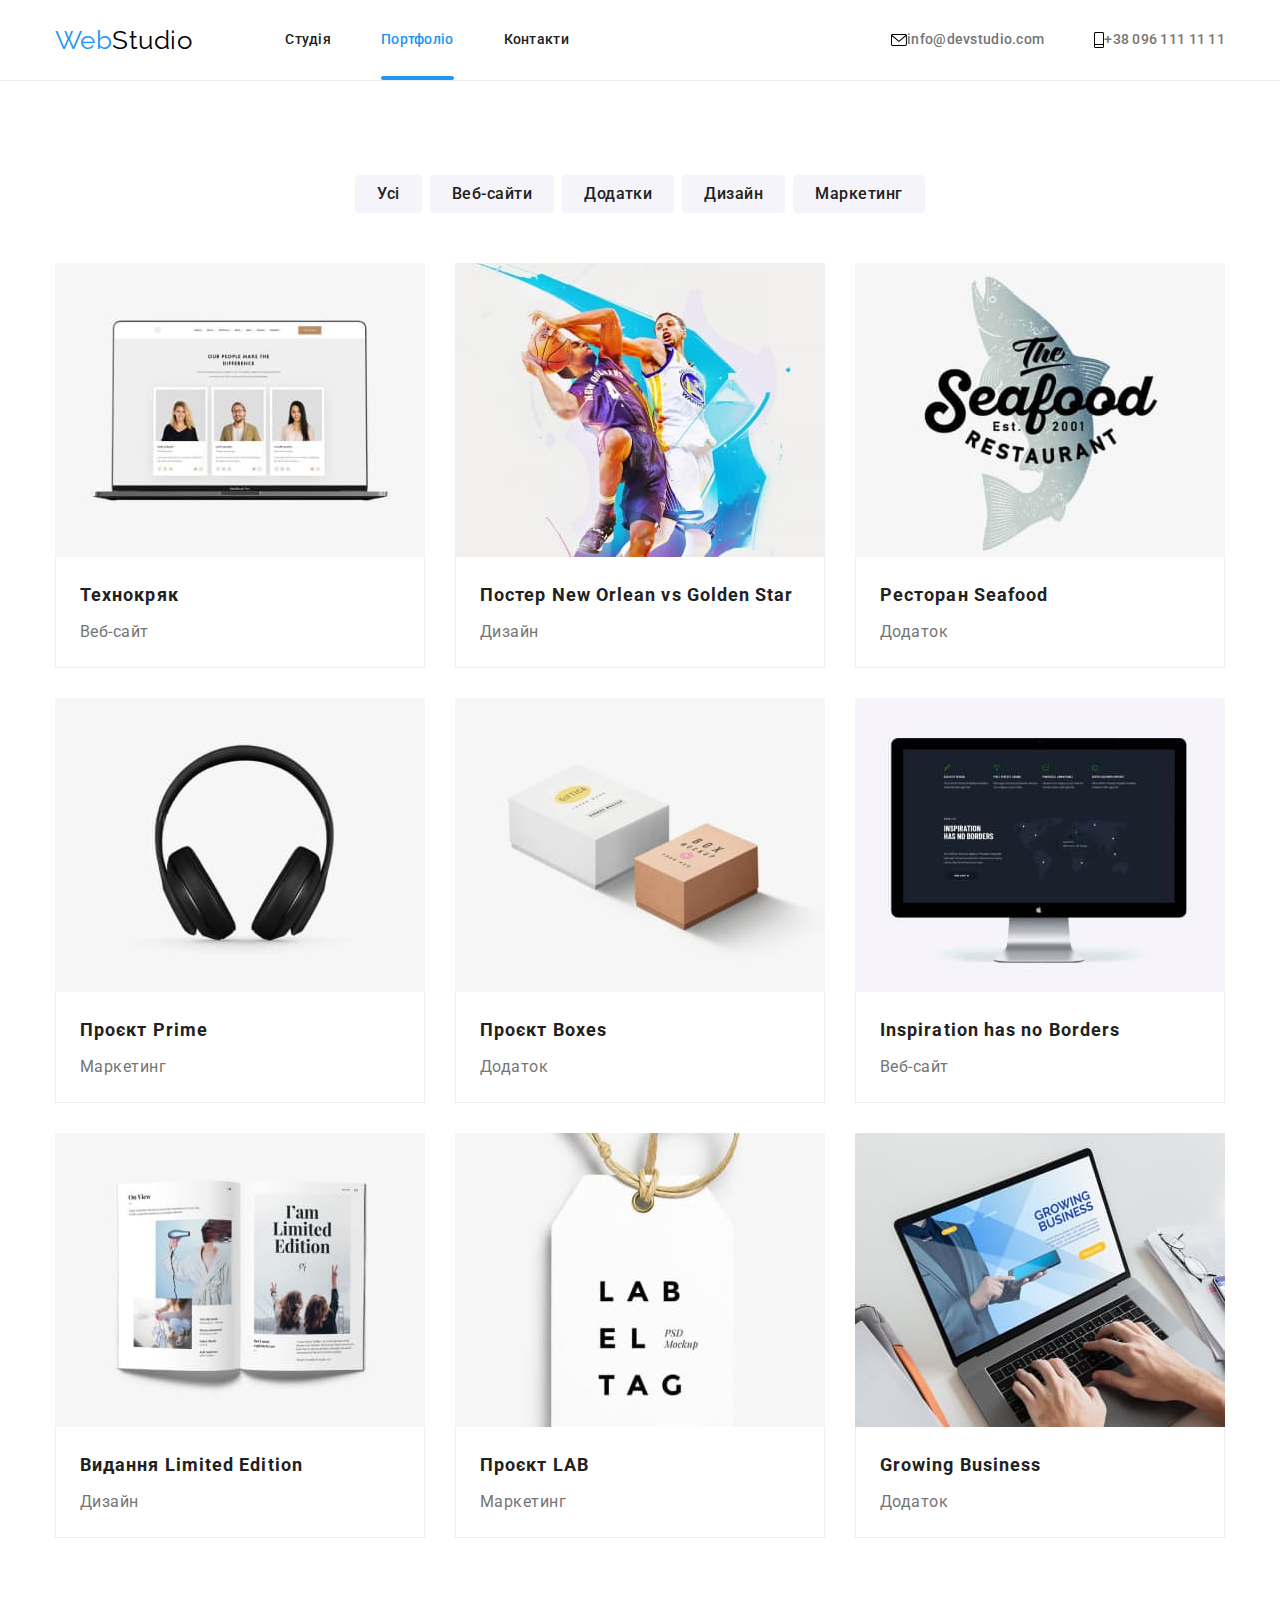
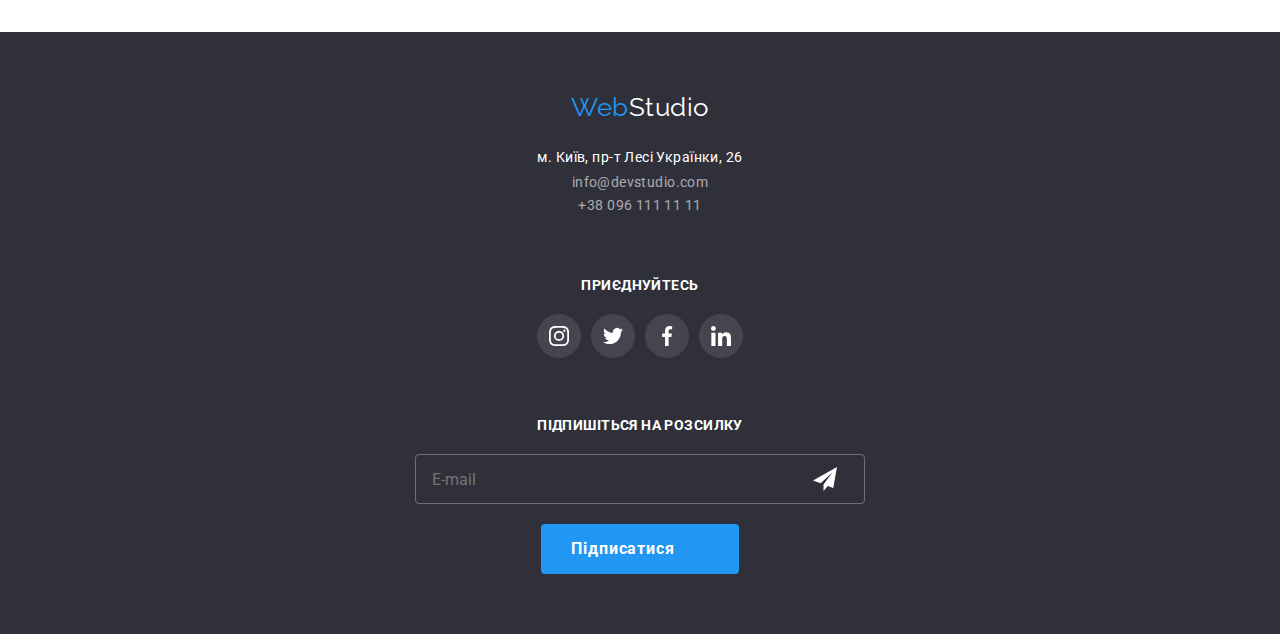
==== portfolio.html @ 853a3396 "hw-07" ====
<!DOCTYPE html>
<html lang="ua">
  <head>
    <meta charset="UTF-8" />
    <meta http-equiv="X-UA-Compatible" content="IE=edge" />
    <meta name="viewport" content="width=device-width, initial-scale=1.0" />
    <title>WebStudio</title>
    <link rel="preconnect" href="https://fonts.googleapis.com" />
    <link rel="preconnect" href="https://fonts.gstatic.com" crossorigin />
    <link
      href="https://fonts.googleapis.com/css2?family=Raleway:wght@700&family=Roboto:wght@400;500;700;900&display=swap"
      rel="stylesheet"
    />
    <link
      rel="stylesheet"
      href="https://cdnjs.cloudflare.com/ajax/libs/modern-normalize/1.1.0/modern-normalize.min.css"
    />
    <link rel="stylesheet" href="./css/main.min.css" />
  </head>
  <body>
    <header class="header">
      <div class="container header-block">
        <nav class="nav">
          <a href="./index.html" class="logo"
            >Web<span class="logo-text">Studio</span></a
          >
          <ul class="nav-list">
            <li class="nav-list__item items">
              <a href="./index.html" class="nav-list__link">Студія</a>
            </li>
            <li class="nav-list__item items">
              <a href="./portfolio.html" class="nav-list__link active"
                >Портфоліо</a
              >
            </li>
            <li class="nav-list__item items">
              <a href="#" class="nav-list__link">Контакти</a>
            </li>
          </ul>
        </nav>
        <ul class="contact-list">
          <li class="contact-list__item">
            <a href="mailto:info@devstudio.com" class="contact-list__link">
              <svg class="icon" width="16" height="12">
                <use href="./images/sprite.svg#icon-envelope"></use>
              </svg>
              info@devstudio.com</a
            >
          </li>
          <li class="contact-list__item">
            <a href="tel:+380961111111" class="contact-list__link"
              ><svg class="icon" width="10" height="16">
                <use href="./images/sprite.svg#icon-tell"></use>
              </svg>
              +38 096 111 11 11</a
            >
          </li>
        </ul>
      </div>
    </header>

    <main>
      <section class="section">
        <div class="container">
          <h1 class="visually-hidden">Наші работи</h1>
          <ul class="filter">
            <li class="filter__iteam">
              <button type="button" class="filter__btn">Усі</button>
            </li>
            <li class="filter__iteam">
              <button type="button" class="filter__btn">Веб-сайти</button>
            </li>
            <li class="filter__iteam">
              <button type="button" class="filter__btn">Додатки</button>
            </li>
            <li class="filter__iteam">
              <button type="button" class="filter__btn">Дизайн</button>
            </li>
            <li class="filter__iteam">
              <button type="button" class="filter__btn">Маркетинг</button>
            </li>
          </ul>
          <ul class="portfolio-list">
            <li class="portfolio-list__item">
              <a href="#" class="portfolio-list__link">
                <div class="portfolio-card">
                  <img src="./images/laptop.jpg" alt="ноутбук" width="370" />
                  <div class="portfolio-card__box">
                    <p class="portfolio-card__text">
                      Ресурс пропонує комплексні пропозиції з різним рівнем
                      функціоналу та сервісів. Все це дозволить відвідувачу
                      отримати вичерпні відомості про компанію чи приватну
                      особу.
                    </p>
                  </div>
                </div>
                <div class="portfolio-work">
                  <h2 class="portfolio-work__title">Технокряк</h2>
                  <p class="portfolio-work__text">Веб-сайт</p>
                </div>
              </a>
            </li>
            <li class="portfolio-list__item">
              <a href="#" class="portfolio-list__link">
                <div class="portfolio-card">
                  <img
                    src="./images/basketball.jpg"
                    alt="баскетбол"
                    width="370"
                  />
                  <div class="portfolio-card__box">
                    <p class="portfolio-card__text">
                      Ресурс пропонує комплексні пропозиції з різним рівнем
                      функціоналу та сервісів. Все це дозволить відвідувачу
                      отримати вичерпні відомості про компанію чи приватну
                      особу.
                    </p>
                  </div>
                </div>
                <div class="portfolio-work">
                  <h2 class="portfolio-work__title">
                    Постер New Orlean vs Golden Star
                  </h2>
                  <p class="portfolio-work__text">Дизайн</p>
                </div>
              </a>
            </li>
            <li class="portfolio-list__item">
              <a href="#" class="portfolio-list__link">
                <div class="portfolio-card">
                  <img
                    src="./images/seafood.jpg"
                    alt="емблема ресторану"
                    width="370"
                  />
                  <div class="portfolio-card__box">
                    <p class="portfolio-card__text">
                      Ресурс пропонує комплексні пропозиції з різним рівнем
                      функціоналу та сервісів. Все це дозволить відвідувачу
                      отримати вичерпні відомості про компанію чи приватну
                      особу.
                    </p>
                  </div>
                </div>
                <div class="portfolio-work">
                  <h2 class="portfolio-work__title">Ресторан Seafood</h2>
                  <p class="portfolio-work__text">Додаток</p>
                </div>
              </a>
            </li>
            <li class="portfolio-list__item">
              <a href="#" class="portfolio-list__link">
                <div class="portfolio-card">
                  <img src="./images/prime.jpg" alt="навушники" width="370" />
                  <div class="portfolio-card__box">
                    <p class="portfolio-card__text">
                      Ресурс пропонує комплексні пропозиції з різним рівнем
                      функціоналу та сервісів. Все це дозволить відвідувачу
                      отримати вичерпні відомості про компанію чи приватну
                      особу.
                    </p>
                  </div>
                </div>
                <div class="portfolio-work">
                  <h2 class="portfolio-work__title">Проєкт Prime</h2>
                  <p class="portfolio-work__text">Маркетинг</p>
                </div>
              </a>
            </li>
            <li class="portfolio-list__item">
              <a href="" class="portfolio-list__link">
                <div class="portfolio-card">
                  <img src="./images/boxes.jpg" alt="коробочки" width="370" />
                  <div class="portfolio-card__box">
                    <p class="portfolio-card__text">
                      Ресурс пропонує комплексні пропозиції з різним рівнем
                      функціоналу та сервісів. Все це дозволить відвідувачу
                      отримати вичерпні відомості про компанію чи приватну
                      особу.
                    </p>
                  </div>
                </div>
                <div class="portfolio-work">
                  <h2 class="portfolio-work__title">Проєкт Boxes</h2>
                  <p class="portfolio-work__text">Додаток</p>
                </div>
              </a>
            </li>
            <li class="portfolio-list__item">
              <a href="#" class="portfolio-list__link">
                <div class="portfolio-card">
                  <img
                    src="./images/inspiration.jpg"
                    alt="монітор"
                    width="370"
                  />
                  <div class="portfolio-card__box">
                    <p class="portfolio-card__text">
                      Ресурс пропонує комплексні пропозиції з різним рівнем
                      функціоналу та сервісів. Все це дозволить відвідувачу
                      отримати вичерпні відомості про компанію чи приватну
                      особу.
                    </p>
                  </div>
                </div>
                <div class="portfolio-work">
                  <h2 class="portfolio-work__title">
                    Inspiration has no Borders
                  </h2>
                  <p class="portfolio-work__text">Веб-сайт</p>
                </div>
              </a>
            </li>
            <li class="portfolio-list__item">
              <a href="#" class="portfolio-list__link">
                <div class="portfolio-card">
                  <img
                    src="./images/limited-edition.jpg"
                    alt="книга"
                    width="370"
                  />
                  <div class="portfolio-card__box">
                    <p class="portfolio-card__text">
                      Ресурс пропонує комплексні пропозиції з різним рівнем
                      функціоналу та сервісів. Все це дозволить відвідувачу
                      отримати вичерпні відомості про компанію чи приватну
                      особу.
                    </p>
                  </div>
                </div>
                <div class="portfolio-work">
                  <h2 class="portfolio-work__title">Видання Limited Edition</h2>
                  <p class="portfolio-work__text">Дизайн</p>
                </div>
              </a>
            </li>
            <li class="portfolio-list__item">
              <a href="#" class="portfolio-list__link">
                <div class="portfolio-card">
                  <img src="./images/lab.jpg" alt="картка" width="370" />
                  <div class="portfolio-card__box">
                    <p class="portfolio-card__text">
                      Ресурс пропонує комплексні пропозиції з різним рівнем
                      функціоналу та сервісів. Все це дозволить відвідувачу
                      отримати вичерпні відомості про компанію чи приватну
                      особу.
                    </p>
                  </div>
                </div>
                <div class="portfolio-work">
                  <h2 class="portfolio-work__title">Проєкт LAB</h2>
                  <p class="portfolio-work__text">Маркетинг</p>
                </div>
              </a>
            </li>
            <li class="portfolio-list__item">
              <a href="#" class="portfolio-list__link">
                <div class="portfolio-card">
                  <img
                    src="./images/growing-business.jpg"
                    alt="ноутбук"
                    width="370"
                  />
                  <div class="portfolio-card__box">
                    <p class="portfolio-card__text">
                      Ресурс пропонує комплексні пропозиції з різним рівнем
                      функціоналу та сервісів. Все це дозволить відвідувачу
                      отримати вичерпні відомості про компанію чи приватну
                      особу.
                    </p>
                  </div>
                </div>
                <div class="portfolio-work">
                  <h2 class="portfolio-work__title">Growing Business</h2>
                  <p class="portfolio-work__text">Додаток</p>
                </div>
              </a>
            </li>
          </ul>
        </div>
      </section>
    </main>

    <footer class="footer">
      <div class="container footer-flex">
        <div class="footer-cont">
          <a href="#" class="logo"
            >Web<span class="footer-logo-text">Studio</span></a
          >
          <address class="footer-all">
            <ul>
              <li>
                <a
                  href="https://www.google.com/maps/d/viewer?mid=10uSM3H-mIU3GznYo2szRIEphczw&hl=en_US&ll=50.42732700000001%2C30.538092&z=17"
                  target="_blank"
                  rel="noopener noreferrer"
                  class="address"
                  >м. Київ, пр-т Лесі Українки, 26</a
                >
              </li>
              <li>
                <a href="mailto:info@devstudio.com" class="footer-link"
                  >info@devstudio.com</a
                >
              </li>
              <li>
                <a href="tel:+380961111111" class="footer-link"
                  >+38 096 111 11 11</a
                >
              </li>
            </ul>
          </address>
        </div>
        <div class="social">
          <h3 class="social-title">приєднуйтесь</h3>
          <ul class="social__list">
            <li class="social__item">
              <a href="#" class="social__link"
                ><svg class="social__svg">
                  <use href="./images/sprite.svg#icon-instagram"></use>
                </svg>
              </a>
            </li>
            <li class="social__item">
              <a href="#" class="social__link"
                ><svg class="social__svg">
                  <use href="./images/sprite.svg#icon-twitter"></use>
                </svg>
              </a>
            </li>
            <li class="social__item">
              <a href="#" class="social__link"
                ><svg class="social__svg">
                  <use href="./images/sprite.svg#icon-facebook"></use>
                </svg>
              </a>
            </li>
            <li class="social__item">
              <a href="#" class="social__link"
                ><svg class="social__svg">
                  <use href="./images/sprite.svg#icon-linkedin"></use>
                </svg>
              </a>
            </li>
          </ul>
        </div>
        <div class="footer-conteiner-form">
          <form class="footer-form">
            <label for="user_email" class="footer-form-label"
              >Підпишіться на розсилку</label
            >
            <div class="footer-container-input">
              <input
                type="email"
                name="email"
                placeholder="E-mail"
                class="footer-form-input"
                id="user_email"
              />
              <button type="submit" class="footer-form-btn">Підписатися</button>
              <svg class="footer-btn-svg" width="24" height="24">
                <use href="./images/sprite.svg#icon-send"></use>
              </svg>
            </div>
          </form>
        </div>
      </div>
    </footer>
  </body>
</html>
---- css/main.min.css ----
:root{--main-color: #757575;--secondary-color: #212121;--tertiary-color: #ffffff;--hover-color: #2196f3;--background-color: #2f303a;--background-color-btn: #f5f4fa}*,*::before,*::after{box-sizing:border-box}h1,h2,h3,h4,p{margin-top:0;margin-bottom:0}ul{margin-top:0;margin-bottom:0;padding:0;list-style:none}body{color:var(--main-color);font-family:"Roboto",sans-serif;letter-spacing:.03em}.container{padding-left:15px;padding-right:15px;width:100%;margin-left:auto;margin-right:auto}@media screen and (min-width: 480px){.container{max-width:480px}}@media screen and (min-width: 768px){.container{max-width:768px}}@media screen and (min-width: 1200px){.container{max-width:1200px}}.section{padding-top:60px;padding-bottom:60px}@media screen and (min-width: 1200px){.section{padding-top:94px;padding-bottom:94px}}.title{margin-bottom:30px;font-weight:700;font-size:28px;line-height:1.17;text-align:center;letter-spacing:.03em;color:var(--secondary-color)}@media screen and (min-width: 1200px){.title{margin-top:0;margin-bottom:50px;font-size:36px;line-height:1,16}}.visually-hidden{position:absolute;white-space:nowrap;width:1px;height:1px;overflow:hidden;border:0;padding:0;clip:rect(0 0 0 0);clip-path:inset(50%);margin:-1px}.footer{background-color:var(--background-color);padding-top:60px;padding-bottom:60px}.footer-flex{display:flex;flex-direction:column;justify-content:center;align-items:center}.backdrop{position:fixed;z-index:1;top:0;left:0;width:100%;height:100%;background-color:rgba(0,0,0,.2);opacity:1;transition:opacity 250ms cubic-bezier(0.4, 0, 0.2, 1),visibility 250ms cubic-bezier(0.4, 0, 0.2, 1)}.is-hidden{opacity:0;visibility:hidden;pointer-events:none}.modal{padding:40px;position:absolute;top:50%;left:50%;min-width:528px;min-height:581px;background-color:#fff;border-radius:4px;transform:translate(-50%, -50%)}.modal__btn{position:absolute;top:8px;right:8px;display:flex;justify-content:center;align-items:center;width:30px;height:30px;background-color:#fff;border:1px solid rgba(0,0,0,.1);border-radius:50%;cursor:pointer}.modal__btn:focus{outline:rgba(0,0,0,0)}.modal__btn:hover>.modal__svg,.modal__btn:focus>.modal__svg{fill:#2196f3}.modal__svg{display:block;fill:#000;transition:fill 250ms cubic-bezier(0.4, 0, 0.2, 1)}.modal__text{display:flex;justify-content:center;margin-bottom:12px;font-weight:700;font-size:20px;line-height:1.15;letter-spacing:.03em;color:#212121}.modal-labels{position:relative;display:block;font-size:12px;line-height:1.16;letter-spacing:.01em}.modal-labels:focus-within>.modal-labels__input{border:1px solid #2196f3;outline:rgba(0,0,0,0)}.modal-labels:focus-within>.modal-labels__icon{fill:#2196f3}.modal-labels__icon{position:absolute;top:29px;left:12px;fill:#212121;transition:fill 250ms cubic-bezier(0.4, 0, 0.2, 1)}.modal-labels__input{padding-left:42px;display:block;width:100%;height:40px;margin-top:4px;margin-bottom:10px;border:1px solid rgba(33,33,33,.2);border-radius:4px;transition:border 250ms cubic-bezier(0.4, 0, 0.2, 1)}.modal-labels__textarea{display:block;width:100%;height:120px;margin-top:4px;margin-bottom:20px;padding:12px 16px;border:1px solid rgba(33,33,33,.2);border-radius:4px;transition:border 250ms cubic-bezier(0.4, 0, 0.2, 1)}.modal-labels:focus-within>.modal-labels__textarea{border:1px solid #2196f3;outline:rgba(0,0,0,0)}.modal-labels-checkbox{display:flex;justify-content:center;align-items:center;margin-bottom:30px;font-size:14px;line-height:1.71;letter-spacing:.03em}.checkbox-icon{margin-right:8px;width:16px;height:15px;border:2px solid #212121;border-radius:2px;transition:background-color 250ms cubic-bezier(0.4, 0, 0.2, 1),background-image 250ms cubic-bezier(0.4, 0, 0.2, 1),border 250ms cubic-bezier(0.4, 0, 0.2, 1)}.modal-link{letter-spacing:.03em;color:#2196f3}.modal-checkbox{position:absolute;display:block;-webkit-appearance:none;-moz-appearance:none;appearance:none}.modal-checkbox:checked+.checkbox-icon{background-image:url(../images/icon-check.svg);background-repeat:no-repeat;width:16px;height:15px;background-color:#2196f3;border:2px solid rgba(0,0,0,0);border-radius:2px;background-size:11px 8px;background-origin:border-box;background-position:center}.modal-form-btn{display:block;margin-left:auto;margin-right:auto;padding:10px 52px;font-weight:700;font-size:16px;line-height:1.87;letter-spacing:.06em;color:#fff;background:#2196f3;box-shadow:0px 4px 4px rgba(0,0,0,.15);border-radius:4px;border-color:rgba(0,0,0,0);cursor:pointer}.logo{color:#2196f3;font-family:"Raleway";font-size:24px;line-height:1.16;text-decoration:none}@media screen and (min-width: 1200px){.logo{color:#2196f3;font-family:"Raleway";font-size:26px;line-height:1.19;text-decoration:none}}.logo-text{color:#000}.footer-logo-text{color:var(--tertiary-color)}.header{border-bottom:1px solid #ececec}.header-block{display:flex;align-items:center}.nav{display:flex;align-items:center}.nav-list{display:flex;margin-left:93px}.nav-list__item+.items{margin-left:50px}.nav-list__link{display:block;position:relative;padding-top:32px;padding-bottom:32px}.nav-list__link.active{color:var(--hover-color)}.active::after{position:absolute;left:0;bottom:0;width:100%;height:4px;content:"";display:block;background-color:var(--hover-color);border-radius:2px}.nav-list__link{color:var(--secondary-color);font-weight:500;font-size:14px;line-height:1.14;letter-spacing:.02em;text-decoration:none;transition:color 250ms cubic-bezier(0.4, 0, 0.2, 1)}.nav-list__link:hover,.nav-list__link:focus{color:var(--hover-color)}.contact-list{display:flex;margin-left:auto}li+.contact-list__item{margin-left:50px}.contact-list__item{display:flex;justify-content:center;align-items:center}.contact-list__icon{margin-right:10px;fill:var(--main-color);transition:fill 250ms cubic-bezier(0.4, 0, 0.2, 1)}.contact-list__link{color:var(--main-color);font-weight:500;font-size:14px;line-height:1.14;letter-spacing:.02em;text-decoration:none;display:flex;align-items:center;transition:color 250ms cubic-bezier(0.4, 0, 0.2, 1)}.contact-list__link:hover,.contact-list__link:focus{color:var(--hover-color)}.contact-list__link:hover .contact-list__icon,.contact-list__link:focus .contact-list__icon{fill:var(--hover-color)}.hero{width:100%;height:400px;margin-left:auto;margin-right:auto;background-image:linear-gradient(rgba(47, 48, 58, 0.4), rgba(47, 48, 58, 0.4)),url("../images/hero-back.jpg");background-size:cover;background-repeat:no-repeat;background-position:center;display:flex;flex-direction:column;justify-content:center;align-items:center}.main-title{font-weight:900;font-size:26px;line-height:1.61;text-align:center;letter-spacing:.06em;text-transform:uppercase;color:#fff}@media screen and (min-width: 1200px){.main-title{font-size:44px;line-height:1.36;text-align:center;letter-spacing:.06em}}.btn{padding:10px 32px;margin-top:30px;margin-bottom:0;border:1px solid rgba(0,0,0,0);border-radius:4px;color:var(--tertiary-color);background-color:#2196f3;font-weight:700;font-size:16px;line-height:1.87;text-align:center;letter-spacing:.06em;cursor:pointer}.image-svg{width:100%;height:120px;background:#f5f4fa;display:flex;justify-content:center;align-items:center;border-radius:4px}.main-list{width:100%;display:flex;flex-wrap:wrap;gap:30px}.main-list__items{width:100%}@media screen and (min-width: 768px){.main-list__items{max-width:calc((100% - 30px)/2)}}@media screen and (min-width: 1200px){.main-list__items{max-width:calc((100% - 90px)/4)}}.main-item-svg{width:70px;height:70px}.main-list__title{margin-top:30px;color:var(--secondary-color);font-weight:700;font-size:14px;line-height:1.14;letter-spacing:.03em;text-transform:uppercase;text-align:center}.main-list__text{margin-top:10px;margin-bottom:0;font-size:14px;line-height:1.71;letter-spacing:.03em}.section{padding-top:94px;padding-bottom:94px}.section.section--bottom{padding-top:0px;padding-bottom:94px}@media screen and (max-width: 1199px){.section.section--bottom{display:none}}.work-list{display:flex}img{display:block}li+.work-list__items{margin-left:30px}.work-list__items{position:relative}.container-work-fon{position:absolute;left:0;bottom:0;display:flex;justify-content:center;align-items:center;padding:10px;width:100%;height:70px;background-color:rgba(47,48,58,.8)}.work-fon-title{font-weight:700;font-size:14px;line-height:1.14;letter-spacing:.03em;text-transform:uppercase;color:#fff}.team{background-color:#f5f4fa}.team-list{width:100%;display:flex;flex-wrap:wrap;gap:30px}.team-list__img{width:100%}.team-list__card{width:100%;text-align:center;background-color:#fff;box-shadow:0px 1px 3px rgba(0,0,0,.12),0px 1px 1px rgba(0,0,0,.14),0px 2px 1px rgba(0,0,0,.2);border-radius:0px 0px 4px 4px}@media screen and (min-width: 768px){.team-list__card{max-width:calc((100% - 30px)/2)}}@media screen and (min-width: 1200px){.team-list__card{max-width:calc((100% - 90px)/4)}}.card{text-align:center;padding-top:30px;padding-bottom:30px}.card__name{color:var(--secondary-color);font-weight:500;font-size:16px;line-height:1.18;letter-spacing:.03em}.card__profession{margin-top:10px;margin-bottom:0;line-height:19px;letter-spacing:.03em}.card-list{display:flex;justify-content:center;margin-top:16px}.card-list__link{display:flex;width:44px;height:44px;border-radius:50%;background-color:#fff;justify-content:center;align-items:center;transition:background-color 250ms cubic-bezier(0.4, 0, 0.2, 1)}.card-list__link:hover,.card-list__link:focus{background-color:#2196f3}li.card-list__items+.card-list__items{margin-left:10px}.card-list__svg{width:20px;height:20px;fill:#afb1b8;transition:fill 250ms cubic-bezier(0.4, 0, 0.2, 1)}.card-list__link:hover .card-list__svg,.card-list__link:focus .card-list__svg{fill:#fff}.brand-list{width:100%;display:flex;flex-wrap:wrap;gap:30px}.brand-list__item{width:calc((100% - 30px)/2)}@media screen and (min-width: 768px){.brand-list__item{max-width:calc((100% - 60px)/3)}}@media screen and (min-width: 1200px){.brand-list__item{max-width:calc((100% - 150px)/6)}}.brand-list__link{width:100%;height:92px;display:flex;border:1px solid #afb1b8;border-radius:4px;justify-content:center;align-items:center;transition:border-color 250ms cubic-bezier(0.4, 0, 0.2, 1)}.brand-list__link:hover,.brand-list__link:focus{border-color:var(--hover-color)}.brand-list__svg{width:100px;height:60px;fill:#afb1b8;transition:fill 250ms cubic-bezier(0.4, 0, 0.2, 1)}.brand-list__link:hover .brand-list__svg,.brand-list__link:focus .brand-list__svg{fill:var(--hover-color)}.footer-cont{text-align:center}.footer-all{margin-top:20px}.address{color:var(--tertiary-color);font-style:normal;font-size:14px;line-height:2;letter-spacing:.03em;text-decoration:none;transition:color 250ms cubic-bezier(0.4, 0, 0.2, 1)}.address:hover,.address:focus{color:var(--hover-color)}.footer-list:not(:last-child){margin-top:0;margin-bottom:8px}@media screen and (min-width: 1200px){.footer-list:not(:last-child){margin-bottom:9px}}.footer-link{color:rgba(255,255,255,.6);font-style:normal;font-size:14px;line-height:1.71;letter-spacing:.03em;text-decoration:none;transition:color 250ms cubic-bezier(0.4, 0, 0.2, 1)}.footer-link:hover,.footer-link:focus{color:var(--hover-color)}.social{text-align:center;margin-top:60px;margin-bottom:0}.social-title{font-weight:700;font-size:14px;line-height:1.14;letter-spacing:.03em;text-transform:uppercase;color:#fff}.social__list{margin-top:20px;display:flex;gap:10px}.social__link{width:44px;height:44px;background-color:rgba(255,255,255,.1);border-radius:50%;display:flex;justify-content:center;align-items:center;transition:background-color 250ms cubic-bezier(0.4, 0, 0.2, 1)}.social__link:hover,.social__link:focus{background-color:#2196f3}.social__svg{width:20px;height:20px;fill:#fff}.footer-conteiner-form{width:100%;max-width:450px;margin-top:60px}.footer-form{text-align:center}.footer-form-label{display:block;margin-bottom:20px;font-weight:700;font-size:14px;line-height:1.14;letter-spacing:.03em;text-transform:uppercase;color:#fff}.footer-container-input{display:flex;flex-direction:column;align-items:center;position:relative}.footer-form-input{margin-top:0;margin-bottom:20px;width:100%;height:50px;padding:15px 16px;background-color:rgba(0,0,0,0);border:1px solid rgba(255,255,255,.3);border-radius:4px;color:#fff}.footer-form-btn{padding:10px 62px 10px 28px;display:flex;align-items:center;text-align:center;height:50px;font-weight:700;font-size:16px;line-height:1.87;letter-spacing:.06em;background:#2196f3;border-radius:4px;border-color:rgba(0,0,0,0);color:#fff;cursor:pointer}.footer-btn-svg{position:absolute;top:13px;right:28px}.filter{margin-bottom:50px;display:flex;justify-content:center}li+.filter__iteam{margin-left:8px}.filter__btn{border:1px solid rgba(0,0,0,0);border-radius:4px;padding:5px 21px;color:var(--secondary-color);background-color:var(--background-color-btn);font-weight:500;font-size:16px;line-height:1.62;text-align:center;letter-spacing:.03em;cursor:pointer;transition:background-color 250ms cubic-bezier(0.4, 0, 0.2, 1),color 250ms cubic-bezier(0.4, 0, 0.2, 1)}.filter__btn:hover,.filter__btn:focus{color:var(--tertiary-color);background-color:var(--hover-color)}.portfolio-list{display:flex;flex-wrap:wrap;gap:30px}.portfolio-list__link{display:block;text-decoration:none;transition:box-shadow 250ms cubic-bezier(0.4, 0, 0.2, 1)}.portfolio-list__link:hover,.portfolio-list__link:focus{box-shadow:0px 1px 1px rgba(0,0,0,.12),0px 4px 4px rgba(0,0,0,.06),1px 4px 6px rgba(0,0,0,.16);outline:0}.portfolio-card{position:relative;overflow:hidden}.portfolio-card__box{position:absolute;top:0;left:0;width:100%;height:100%;background-color:rgba(33,150,243,.9);transform:translateY(100%);transition:transform 250ms cubic-bezier(0.4, 0, 0.2, 1);display:flex;justify-content:center;align-items:center;padding-left:24px;padding-right:24px}.portfolio-list__link:hover .portfolio-card__box,.portfolio-list__link:focus .portfolio-card__box{transform:translateY(0)}.portfolio-card__text{font-size:18px;line-height:1.6;letter-spacing:.03em;color:#fff}.portfolio-work{padding:20px 24px;align-items:center;border-top:0;border-bottom:1px solid #eee;border-left:1px solid #eee;border-right:1px solid #eee}.portfolio-work__title{color:var(--secondary-color);font-weight:700;font-size:18px;line-height:2;letter-spacing:.06em}.portfolio-work__text{color:#757575;margin-top:4px;font-size:16px;line-height:1.87;letter-spacing:.03em}/*# sourceMappingURL=main.min.css.map */
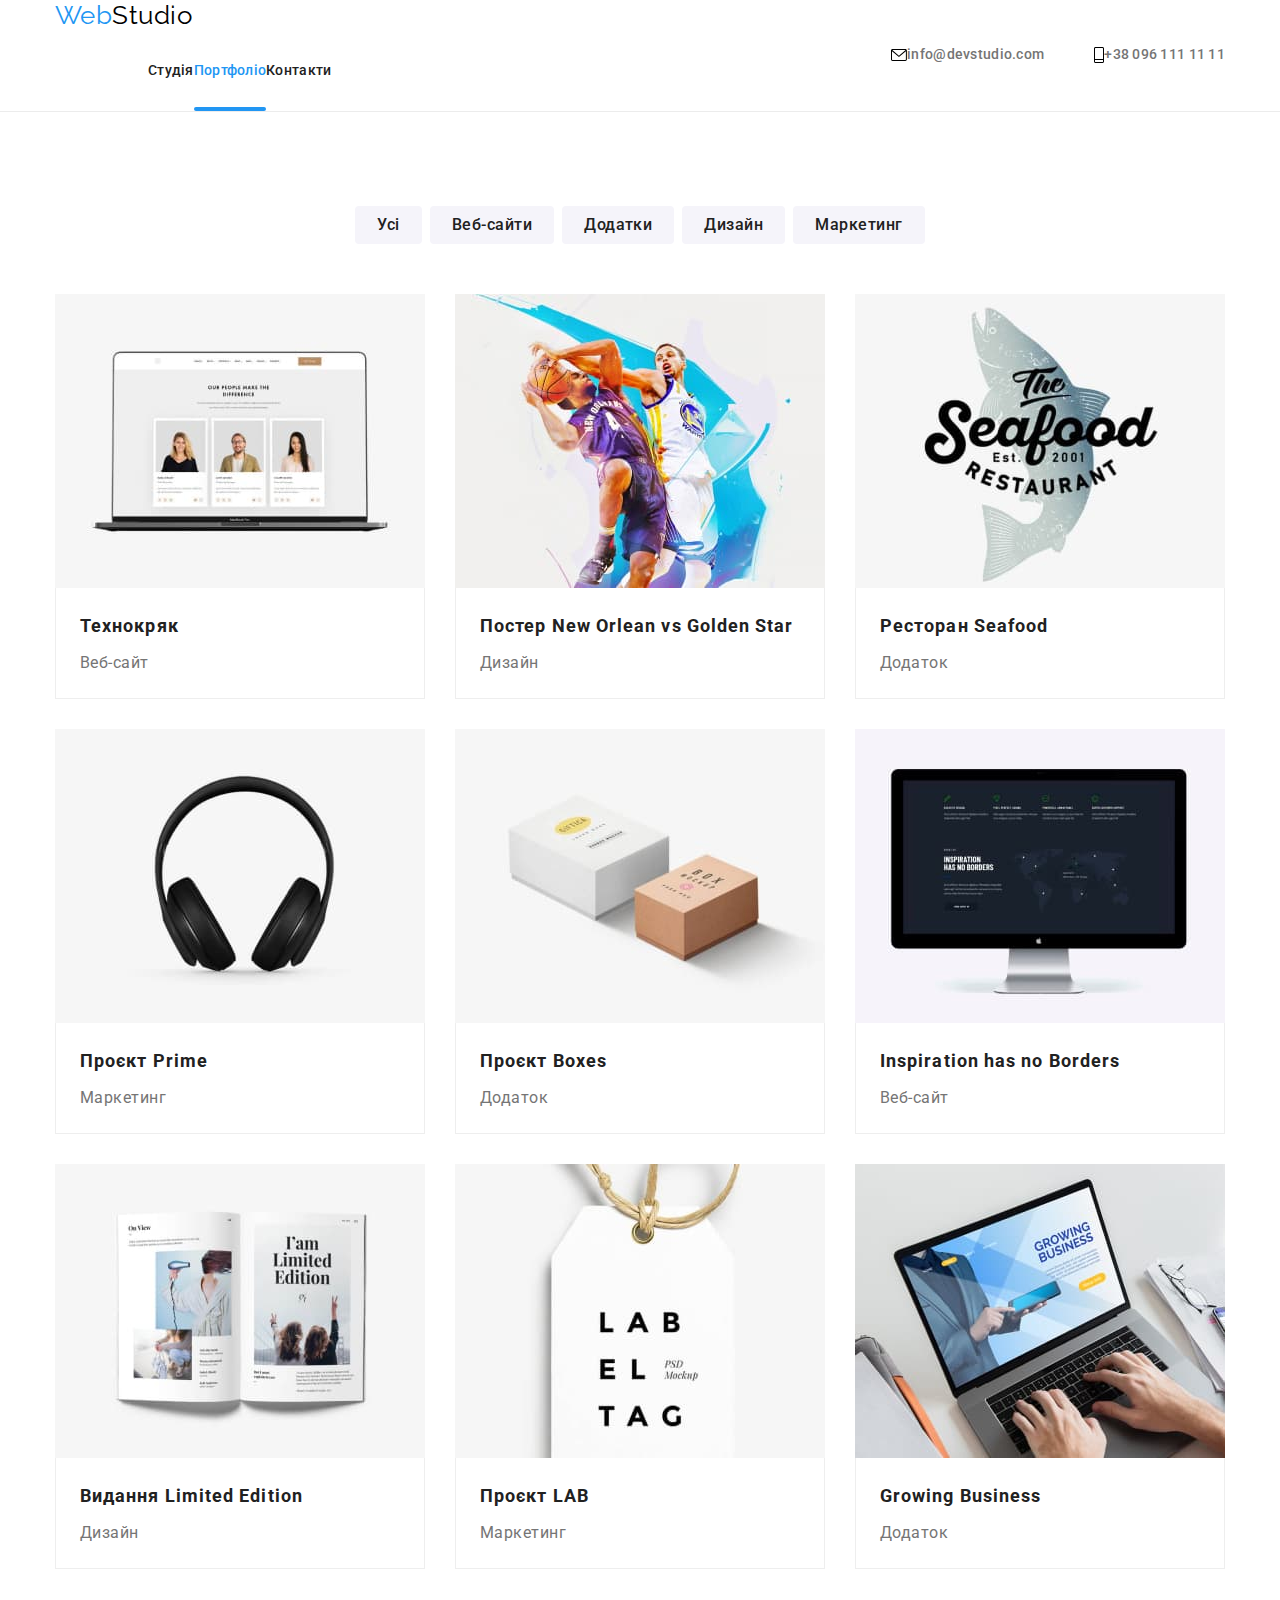
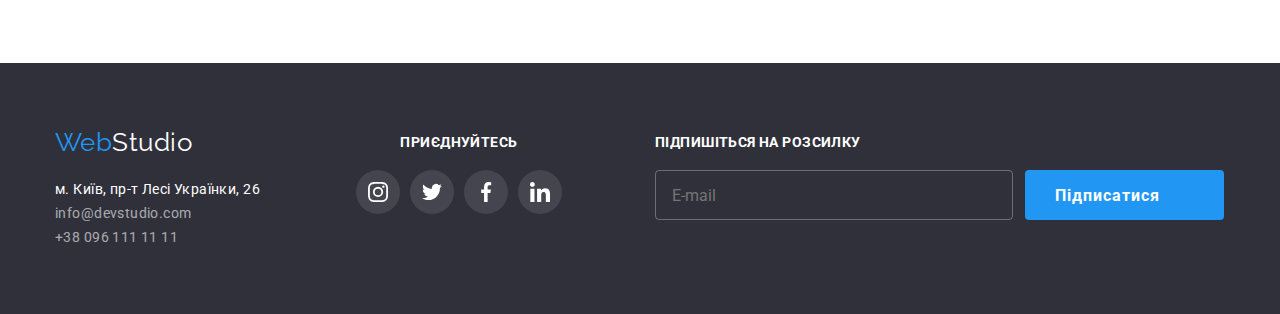
==== commit 00edc44b: "+" ====
--- a/portfolio.html
+++ b/portfolio.html
@@ -19,21 +19,21 @@
   </head>
   <body>
     <header class="header">
-      <div class="container header-block">
+      <div class="container header__container">
         <nav class="nav">
           <a href="./index.html" class="logo"
             >Web<span class="logo-text">Studio</span></a
           >
           <ul class="nav-list">
-            <li class="nav-list__item items">
+            <li class="header__item items">
               <a href="./index.html" class="nav-list__link">Студія</a>
             </li>
-            <li class="nav-list__item items">
+            <li class="header__item items">
               <a href="./portfolio.html" class="nav-list__link active"
                 >Портфоліо</a
               >
             </li>
-            <li class="nav-list__item items">
+            <li class="header__item items">
               <a href="#" class="nav-list__link">Контакти</a>
             </li>
           </ul>
--- a/css/main.min.css
+++ b/css/main.min.css
@@ -1 +1 @@
-:root{--main-color: #757575;--secondary-color: #212121;--tertiary-color: #ffffff;--hover-color: #2196f3;--background-color: #2f303a;--background-color-btn: #f5f4fa}*,*::before,*::after{box-sizing:border-box}h1,h2,h3,h4,p{margin-top:0;margin-bottom:0}ul{margin-top:0;margin-bottom:0;padding:0;list-style:none}body{color:var(--main-color);font-family:"Roboto",sans-serif;letter-spacing:.03em}.container{padding-left:15px;padding-right:15px;width:100%;margin-left:auto;margin-right:auto}@media screen and (min-width: 480px){.container{max-width:480px}}@media screen and (min-width: 768px){.container{max-width:768px}}@media screen and (min-width: 1200px){.container{max-width:1200px}}.section{padding-top:60px;padding-bottom:60px}@media screen and (min-width: 1200px){.section{padding-top:94px;padding-bottom:94px}}.title{margin-bottom:30px;font-weight:700;font-size:28px;line-height:1.17;text-align:center;letter-spacing:.03em;color:var(--secondary-color)}@media screen and (min-width: 1200px){.title{margin-top:0;margin-bottom:50px;font-size:36px;line-height:1,16}}.visually-hidden{position:absolute;white-space:nowrap;width:1px;height:1px;overflow:hidden;border:0;padding:0;clip:rect(0 0 0 0);clip-path:inset(50%);margin:-1px}.footer{background-color:var(--background-color);padding-top:60px;padding-bottom:60px}.footer-flex{display:flex;flex-direction:column;justify-content:center;align-items:center}.backdrop{position:fixed;z-index:1;top:0;left:0;width:100%;height:100%;background-color:rgba(0,0,0,.2);opacity:1;transition:opacity 250ms cubic-bezier(0.4, 0, 0.2, 1),visibility 250ms cubic-bezier(0.4, 0, 0.2, 1)}.is-hidden{opacity:0;visibility:hidden;pointer-events:none}.modal{padding:40px;position:absolute;top:50%;left:50%;min-width:528px;min-height:581px;background-color:#fff;border-radius:4px;transform:translate(-50%, -50%)}.modal__btn{position:absolute;top:8px;right:8px;display:flex;justify-content:center;align-items:center;width:30px;height:30px;background-color:#fff;border:1px solid rgba(0,0,0,.1);border-radius:50%;cursor:pointer}.modal__btn:focus{outline:rgba(0,0,0,0)}.modal__btn:hover>.modal__svg,.modal__btn:focus>.modal__svg{fill:#2196f3}.modal__svg{display:block;fill:#000;transition:fill 250ms cubic-bezier(0.4, 0, 0.2, 1)}.modal__text{display:flex;justify-content:center;margin-bottom:12px;font-weight:700;font-size:20px;line-height:1.15;letter-spacing:.03em;color:#212121}.modal-labels{position:relative;display:block;font-size:12px;line-height:1.16;letter-spacing:.01em}.modal-labels:focus-within>.modal-labels__input{border:1px solid #2196f3;outline:rgba(0,0,0,0)}.modal-labels:focus-within>.modal-labels__icon{fill:#2196f3}.modal-labels__icon{position:absolute;top:29px;left:12px;fill:#212121;transition:fill 250ms cubic-bezier(0.4, 0, 0.2, 1)}.modal-labels__input{padding-left:42px;display:block;width:100%;height:40px;margin-top:4px;margin-bottom:10px;border:1px solid rgba(33,33,33,.2);border-radius:4px;transition:border 250ms cubic-bezier(0.4, 0, 0.2, 1)}.modal-labels__textarea{display:block;width:100%;height:120px;margin-top:4px;margin-bottom:20px;padding:12px 16px;border:1px solid rgba(33,33,33,.2);border-radius:4px;transition:border 250ms cubic-bezier(0.4, 0, 0.2, 1)}.modal-labels:focus-within>.modal-labels__textarea{border:1px solid #2196f3;outline:rgba(0,0,0,0)}.modal-labels-checkbox{display:flex;justify-content:center;align-items:center;margin-bottom:30px;font-size:14px;line-height:1.71;letter-spacing:.03em}.checkbox-icon{margin-right:8px;width:16px;height:15px;border:2px solid #212121;border-radius:2px;transition:background-color 250ms cubic-bezier(0.4, 0, 0.2, 1),background-image 250ms cubic-bezier(0.4, 0, 0.2, 1),border 250ms cubic-bezier(0.4, 0, 0.2, 1)}.modal-link{letter-spacing:.03em;color:#2196f3}.modal-checkbox{position:absolute;display:block;-webkit-appearance:none;-moz-appearance:none;appearance:none}.modal-checkbox:checked+.checkbox-icon{background-image:url(../images/icon-check.svg);background-repeat:no-repeat;width:16px;height:15px;background-color:#2196f3;border:2px solid rgba(0,0,0,0);border-radius:2px;background-size:11px 8px;background-origin:border-box;background-position:center}.modal-form-btn{display:block;margin-left:auto;margin-right:auto;padding:10px 52px;font-weight:700;font-size:16px;line-height:1.87;letter-spacing:.06em;color:#fff;background:#2196f3;box-shadow:0px 4px 4px rgba(0,0,0,.15);border-radius:4px;border-color:rgba(0,0,0,0);cursor:pointer}.logo{color:#2196f3;font-family:"Raleway";font-size:24px;line-height:1.16;text-decoration:none}@media screen and (min-width: 1200px){.logo{color:#2196f3;font-family:"Raleway";font-size:26px;line-height:1.19;text-decoration:none}}.logo-text{color:#000}.footer-logo-text{color:var(--tertiary-color)}.header{border-bottom:1px solid #ececec}.header-block{display:flex;align-items:center}.nav{display:flex;align-items:center}.nav-list{display:flex;margin-left:93px}.nav-list__item+.items{margin-left:50px}.nav-list__link{display:block;position:relative;padding-top:32px;padding-bottom:32px}.nav-list__link.active{color:var(--hover-color)}.active::after{position:absolute;left:0;bottom:0;width:100%;height:4px;content:"";display:block;background-color:var(--hover-color);border-radius:2px}.nav-list__link{color:var(--secondary-color);font-weight:500;font-size:14px;line-height:1.14;letter-spacing:.02em;text-decoration:none;transition:color 250ms cubic-bezier(0.4, 0, 0.2, 1)}.nav-list__link:hover,.nav-list__link:focus{color:var(--hover-color)}.contact-list{display:flex;margin-left:auto}li+.contact-list__item{margin-left:50px}.contact-list__item{display:flex;justify-content:center;align-items:center}.contact-list__icon{margin-right:10px;fill:var(--main-color);transition:fill 250ms cubic-bezier(0.4, 0, 0.2, 1)}.contact-list__link{color:var(--main-color);font-weight:500;font-size:14px;line-height:1.14;letter-spacing:.02em;text-decoration:none;display:flex;align-items:center;transition:color 250ms cubic-bezier(0.4, 0, 0.2, 1)}.contact-list__link:hover,.contact-list__link:focus{color:var(--hover-color)}.contact-list__link:hover .contact-list__icon,.contact-list__link:focus .contact-list__icon{fill:var(--hover-color)}.hero{width:100%;height:400px;margin-left:auto;margin-right:auto;background-image:linear-gradient(rgba(47, 48, 58, 0.4), rgba(47, 48, 58, 0.4)),url("../images/hero-back.jpg");background-size:cover;background-repeat:no-repeat;background-position:center;display:flex;flex-direction:column;justify-content:center;align-items:center}.main-title{font-weight:900;font-size:26px;line-height:1.61;text-align:center;letter-spacing:.06em;text-transform:uppercase;color:#fff}@media screen and (min-width: 1200px){.main-title{font-size:44px;line-height:1.36;text-align:center;letter-spacing:.06em}}.btn{padding:10px 32px;margin-top:30px;margin-bottom:0;border:1px solid rgba(0,0,0,0);border-radius:4px;color:var(--tertiary-color);background-color:#2196f3;font-weight:700;font-size:16px;line-height:1.87;text-align:center;letter-spacing:.06em;cursor:pointer}.image-svg{width:100%;height:120px;background:#f5f4fa;display:flex;justify-content:center;align-items:center;border-radius:4px}.main-list{width:100%;display:flex;flex-wrap:wrap;gap:30px}.main-list__items{width:100%}@media screen and (min-width: 768px){.main-list__items{max-width:calc((100% - 30px)/2)}}@media screen and (min-width: 1200px){.main-list__items{max-width:calc((100% - 90px)/4)}}.main-item-svg{width:70px;height:70px}.main-list__title{margin-top:30px;color:var(--secondary-color);font-weight:700;font-size:14px;line-height:1.14;letter-spacing:.03em;text-transform:uppercase;text-align:center}.main-list__text{margin-top:10px;margin-bottom:0;font-size:14px;line-height:1.71;letter-spacing:.03em}.section{padding-top:94px;padding-bottom:94px}.section.section--bottom{padding-top:0px;padding-bottom:94px}@media screen and (max-width: 1199px){.section.section--bottom{display:none}}.work-list{display:flex}img{display:block}li+.work-list__items{margin-left:30px}.work-list__items{position:relative}.container-work-fon{position:absolute;left:0;bottom:0;display:flex;justify-content:center;align-items:center;padding:10px;width:100%;height:70px;background-color:rgba(47,48,58,.8)}.work-fon-title{font-weight:700;font-size:14px;line-height:1.14;letter-spacing:.03em;text-transform:uppercase;color:#fff}.team{background-color:#f5f4fa}.team-list{width:100%;display:flex;flex-wrap:wrap;gap:30px}.team-list__img{width:100%}.team-list__card{width:100%;text-align:center;background-color:#fff;box-shadow:0px 1px 3px rgba(0,0,0,.12),0px 1px 1px rgba(0,0,0,.14),0px 2px 1px rgba(0,0,0,.2);border-radius:0px 0px 4px 4px}@media screen and (min-width: 768px){.team-list__card{max-width:calc((100% - 30px)/2)}}@media screen and (min-width: 1200px){.team-list__card{max-width:calc((100% - 90px)/4)}}.card{text-align:center;padding-top:30px;padding-bottom:30px}.card__name{color:var(--secondary-color);font-weight:500;font-size:16px;line-height:1.18;letter-spacing:.03em}.card__profession{margin-top:10px;margin-bottom:0;line-height:19px;letter-spacing:.03em}.card-list{display:flex;justify-content:center;margin-top:16px}.card-list__link{display:flex;width:44px;height:44px;border-radius:50%;background-color:#fff;justify-content:center;align-items:center;transition:background-color 250ms cubic-bezier(0.4, 0, 0.2, 1)}.card-list__link:hover,.card-list__link:focus{background-color:#2196f3}li.card-list__items+.card-list__items{margin-left:10px}.card-list__svg{width:20px;height:20px;fill:#afb1b8;transition:fill 250ms cubic-bezier(0.4, 0, 0.2, 1)}.card-list__link:hover .card-list__svg,.card-list__link:focus .card-list__svg{fill:#fff}.brand-list{width:100%;display:flex;flex-wrap:wrap;gap:30px}.brand-list__item{width:calc((100% - 30px)/2)}@media screen and (min-width: 768px){.brand-list__item{max-width:calc((100% - 60px)/3)}}@media screen and (min-width: 1200px){.brand-list__item{max-width:calc((100% - 150px)/6)}}.brand-list__link{width:100%;height:92px;display:flex;border:1px solid #afb1b8;border-radius:4px;justify-content:center;align-items:center;transition:border-color 250ms cubic-bezier(0.4, 0, 0.2, 1)}.brand-list__link:hover,.brand-list__link:focus{border-color:var(--hover-color)}.brand-list__svg{width:100px;height:60px;fill:#afb1b8;transition:fill 250ms cubic-bezier(0.4, 0, 0.2, 1)}.brand-list__link:hover .brand-list__svg,.brand-list__link:focus .brand-list__svg{fill:var(--hover-color)}.footer-cont{text-align:center}.footer-all{margin-top:20px}.address{color:var(--tertiary-color);font-style:normal;font-size:14px;line-height:2;letter-spacing:.03em;text-decoration:none;transition:color 250ms cubic-bezier(0.4, 0, 0.2, 1)}.address:hover,.address:focus{color:var(--hover-color)}.footer-list:not(:last-child){margin-top:0;margin-bottom:8px}@media screen and (min-width: 1200px){.footer-list:not(:last-child){margin-bottom:9px}}.footer-link{color:rgba(255,255,255,.6);font-style:normal;font-size:14px;line-height:1.71;letter-spacing:.03em;text-decoration:none;transition:color 250ms cubic-bezier(0.4, 0, 0.2, 1)}.footer-link:hover,.footer-link:focus{color:var(--hover-color)}.social{text-align:center;margin-top:60px;margin-bottom:0}.social-title{font-weight:700;font-size:14px;line-height:1.14;letter-spacing:.03em;text-transform:uppercase;color:#fff}.social__list{margin-top:20px;display:flex;gap:10px}.social__link{width:44px;height:44px;background-color:rgba(255,255,255,.1);border-radius:50%;display:flex;justify-content:center;align-items:center;transition:background-color 250ms cubic-bezier(0.4, 0, 0.2, 1)}.social__link:hover,.social__link:focus{background-color:#2196f3}.social__svg{width:20px;height:20px;fill:#fff}.footer-conteiner-form{width:100%;max-width:450px;margin-top:60px}.footer-form{text-align:center}.footer-form-label{display:block;margin-bottom:20px;font-weight:700;font-size:14px;line-height:1.14;letter-spacing:.03em;text-transform:uppercase;color:#fff}.footer-container-input{display:flex;flex-direction:column;align-items:center;position:relative}.footer-form-input{margin-top:0;margin-bottom:20px;width:100%;height:50px;padding:15px 16px;background-color:rgba(0,0,0,0);border:1px solid rgba(255,255,255,.3);border-radius:4px;color:#fff}.footer-form-btn{padding:10px 62px 10px 28px;display:flex;align-items:center;text-align:center;height:50px;font-weight:700;font-size:16px;line-height:1.87;letter-spacing:.06em;background:#2196f3;border-radius:4px;border-color:rgba(0,0,0,0);color:#fff;cursor:pointer}.footer-btn-svg{position:absolute;top:13px;right:28px}.filter{margin-bottom:50px;display:flex;justify-content:center}li+.filter__iteam{margin-left:8px}.filter__btn{border:1px solid rgba(0,0,0,0);border-radius:4px;padding:5px 21px;color:var(--secondary-color);background-color:var(--background-color-btn);font-weight:500;font-size:16px;line-height:1.62;text-align:center;letter-spacing:.03em;cursor:pointer;transition:background-color 250ms cubic-bezier(0.4, 0, 0.2, 1),color 250ms cubic-bezier(0.4, 0, 0.2, 1)}.filter__btn:hover,.filter__btn:focus{color:var(--tertiary-color);background-color:var(--hover-color)}.portfolio-list{display:flex;flex-wrap:wrap;gap:30px}.portfolio-list__link{display:block;text-decoration:none;transition:box-shadow 250ms cubic-bezier(0.4, 0, 0.2, 1)}.portfolio-list__link:hover,.portfolio-list__link:focus{box-shadow:0px 1px 1px rgba(0,0,0,.12),0px 4px 4px rgba(0,0,0,.06),1px 4px 6px rgba(0,0,0,.16);outline:0}.portfolio-card{position:relative;overflow:hidden}.portfolio-card__box{position:absolute;top:0;left:0;width:100%;height:100%;background-color:rgba(33,150,243,.9);transform:translateY(100%);transition:transform 250ms cubic-bezier(0.4, 0, 0.2, 1);display:flex;justify-content:center;align-items:center;padding-left:24px;padding-right:24px}.portfolio-list__link:hover .portfolio-card__box,.portfolio-list__link:focus .portfolio-card__box{transform:translateY(0)}.portfolio-card__text{font-size:18px;line-height:1.6;letter-spacing:.03em;color:#fff}.portfolio-work{padding:20px 24px;align-items:center;border-top:0;border-bottom:1px solid #eee;border-left:1px solid #eee;border-right:1px solid #eee}.portfolio-work__title{color:var(--secondary-color);font-weight:700;font-size:18px;line-height:2;letter-spacing:.06em}.portfolio-work__text{color:#757575;margin-top:4px;font-size:16px;line-height:1.87;letter-spacing:.03em}/*# sourceMappingURL=main.min.css.map */+:root{--main-color: #757575;--secondary-color: #212121;--tertiary-color: #ffffff;--hover-color: #2196f3;--background-color: #2f303a;--background-color-btn: #f5f4fa}*,*::before,*::after{box-sizing:border-box}h1,h2,h3,h4,p{margin-top:0;margin-bottom:0}ul{margin-top:0;margin-bottom:0;padding:0;list-style:none}body{color:var(--main-color);font-family:"Roboto",sans-serif;letter-spacing:.03em}.container{padding-left:15px;padding-right:15px;width:100%;margin-left:auto;margin-right:auto}@media screen and (min-width: 480px){.container{max-width:480px}}@media screen and (min-width: 768px){.container{max-width:768px}}@media screen and (min-width: 1200px){.container{max-width:1200px}}.section{padding-top:60px;padding-bottom:60px}@media screen and (min-width: 1200px){.section{padding-top:94px;padding-bottom:94px}}.title{margin-bottom:30px;font-weight:700;font-size:28px;line-height:1.17;text-align:center;letter-spacing:.03em;color:var(--secondary-color)}@media screen and (min-width: 1200px){.title{margin-top:0;margin-bottom:50px;font-size:36px;line-height:1,16}}.visually-hidden{position:absolute;white-space:nowrap;width:1px;height:1px;overflow:hidden;border:0;padding:0;clip:rect(0 0 0 0);clip-path:inset(50%);margin:-1px}.footer{background-color:var(--background-color);padding-top:60px;padding-bottom:60px}@media screen and (min-width: 1200px){.footer{padding-top:0;padding-bottom:0}}.footer-flex{display:flex;flex-direction:column;justify-content:center;align-items:center}@media screen and (min-width: 768px){.footer-flex{flex-direction:row;flex-wrap:wrap}}@media screen and (min-width: 1200px){.footer-flex{justify-content:flex-start}}.backdrop{position:fixed;z-index:1;top:0;left:0;width:100%;height:100%;padding-left:15px;padding-right:15px;background-color:rgba(0,0,0,.2);opacity:1;transition:opacity 250ms cubic-bezier(0.4, 0, 0.2, 1),visibility 250ms cubic-bezier(0.4, 0, 0.2, 1)}.is-hidden{opacity:0;visibility:hidden;pointer-events:none}.modal{padding:40px;position:absolute;top:50%;left:50%;width:calc(100% - 30px);max-width:450px;max-height:609px;background-color:#fff;border-radius:4px;transform:translate(-50%, -50%)}.modal__btn{position:absolute;top:8px;right:8px;display:flex;justify-content:center;align-items:center;width:30px;height:30px;background-color:#fff;border:1px solid rgba(0,0,0,.1);border-radius:50%;cursor:pointer}.modal__btn:focus{outline:rgba(0,0,0,0)}.modal__btn:hover>.modal__svg,.modal__btn:focus>.modal__svg{fill:#2196f3}.modal__svg{display:block;fill:#000;transition:fill 250ms cubic-bezier(0.4, 0, 0.2, 1)}.modal__text{display:flex;justify-content:center;margin-bottom:12px;font-weight:700;font-size:20px;line-height:1.15;letter-spacing:.03em;color:#212121}.modal-labels{position:relative;display:block;font-size:12px;line-height:1.16;letter-spacing:.01em}.modal-labels:focus-within>.modal-labels__input{border:1px solid #2196f3;outline:rgba(0,0,0,0)}.modal-labels:focus-within>.modal-labels__icon{fill:#2196f3}.modal-labels__icon{position:absolute;top:29px;left:12px;fill:#212121;transition:fill 250ms cubic-bezier(0.4, 0, 0.2, 1)}.modal-labels__input{padding-left:42px;display:block;width:100%;height:40px;margin-top:4px;margin-bottom:10px;border:1px solid rgba(33,33,33,.2);border-radius:4px;transition:border 250ms cubic-bezier(0.4, 0, 0.2, 1)}.modal-labels__textarea{display:block;width:100%;height:120px;margin-top:4px;margin-bottom:20px;padding:12px 16px;border:1px solid rgba(33,33,33,.2);border-radius:4px;transition:border 250ms cubic-bezier(0.4, 0, 0.2, 1)}.modal-labels:focus-within>.modal-labels__textarea{border:1px solid #2196f3;outline:rgba(0,0,0,0)}.modal-labels-checkbox{display:inline-flex;flex-wrap:wrap;margin-bottom:30px;font-size:14px;line-height:1.71;letter-spacing:.03em}.checkbox-icon{margin-right:8px;width:16px;height:15px;border:2px solid #212121;border-radius:2px;transition:background-color 250ms cubic-bezier(0.4, 0, 0.2, 1),background-image 250ms cubic-bezier(0.4, 0, 0.2, 1),border 250ms cubic-bezier(0.4, 0, 0.2, 1)}.modal-link{letter-spacing:.03em;color:#2196f3}.modal-checkbox{position:absolute;display:block;-webkit-appearance:none;-moz-appearance:none;appearance:none}.modal-checkbox:checked+.checkbox-icon{background-image:url(../images/icon-check.svg);background-repeat:no-repeat;width:16px;height:15px;background-color:#2196f3;border:2px solid rgba(0,0,0,0);border-radius:2px;background-size:11px 8px;background-origin:border-box;background-position:center}.modal-form-btn{display:block;margin-left:auto;margin-right:auto;padding:10px 52px;font-weight:700;font-size:16px;line-height:1.87;letter-spacing:.06em;color:#fff;background:#2196f3;box-shadow:0px 4px 4px rgba(0,0,0,.15);border-radius:4px;border-color:rgba(0,0,0,0);cursor:pointer}.logo{color:#2196f3;font-family:"Raleway";font-size:24px;line-height:1.16;text-decoration:none}@media screen and (min-width: 1200px){.logo{color:#2196f3;font-family:"Raleway";font-size:26px;line-height:1.19;text-decoration:none}}.logo-text{color:#000}.footer-logo-text{color:var(--tertiary-color)}.header{border-bottom:1px solid #ececec}.header__container{display:flex;align-items:center}.header__left{display:flex;align-items:center}.nav-list{display:flex;margin-left:93px}.nav-list__item+.items{margin-left:50px}.nav-list__link{display:block;position:relative;padding-top:32px;padding-bottom:32px}.nav-list__link.active{color:var(--hover-color)}.active::after{position:absolute;left:0;bottom:0;width:100%;height:4px;content:"";display:block;background-color:var(--hover-color);border-radius:2px}.nav-list__link{color:var(--secondary-color);font-weight:500;font-size:14px;line-height:1.14;letter-spacing:.02em;text-decoration:none;transition:color 250ms cubic-bezier(0.4, 0, 0.2, 1)}.nav-list__link:hover,.nav-list__link:focus{color:var(--hover-color)}.contact-list{display:flex;margin-left:auto}li+.contact-list__item{margin-left:50px}.contact-list__item{display:flex;justify-content:center;align-items:center}.contact-list__icon{margin-right:10px;fill:var(--main-color);transition:fill 250ms cubic-bezier(0.4, 0, 0.2, 1)}.contact-list__link{color:var(--main-color);font-weight:500;font-size:14px;line-height:1.14;letter-spacing:.02em;text-decoration:none;display:flex;align-items:center;transition:color 250ms cubic-bezier(0.4, 0, 0.2, 1)}.contact-list__link:hover,.contact-list__link:focus{color:var(--hover-color)}.contact-list__link:hover .contact-list__icon,.contact-list__link:focus .contact-list__icon{fill:var(--hover-color)}.hero{width:100%;height:400px;margin-left:auto;margin-right:auto;background-image:linear-gradient(rgba(47, 48, 58, 0.4), rgba(47, 48, 58, 0.4)),url("../images/hero-back.jpg");background-size:cover;background-repeat:no-repeat;background-position:center;display:flex;flex-direction:column;justify-content:center;align-items:center}.main-title{font-weight:900;font-size:26px;line-height:1.61;text-align:center;letter-spacing:.06em;text-transform:uppercase;color:#fff}@media screen and (min-width: 1200px){.main-title{font-size:44px;line-height:1.36;text-align:center;letter-spacing:.06em}}.btn{padding:10px 32px;margin-top:30px;margin-bottom:0;border:1px solid rgba(0,0,0,0);border-radius:4px;color:var(--tertiary-color);background-color:#2196f3;font-weight:700;font-size:16px;line-height:1.87;text-align:center;letter-spacing:.06em;cursor:pointer}.image-svg{width:100%;height:120px;background:#f5f4fa;display:flex;justify-content:center;align-items:center;border-radius:4px}.main-list{width:100%;display:flex;flex-wrap:wrap;gap:30px}.main-list__items{width:100%}@media screen and (min-width: 768px){.main-list__items{max-width:calc((100% - 30px)/2)}}@media screen and (min-width: 1200px){.main-list__items{max-width:calc((100% - 90px)/4)}}.main-item-svg{width:70px;height:70px}.main-list__title{margin-top:30px;color:var(--secondary-color);font-weight:700;font-size:14px;line-height:1.14;letter-spacing:.03em;text-transform:uppercase;text-align:center}.main-list__text{margin-top:10px;margin-bottom:0;font-size:14px;line-height:1.71;letter-spacing:.03em}.section{padding-top:94px;padding-bottom:94px}.section.section--bottom{padding-top:0px}@media screen and (max-width: 1199px){.section.section--bottom{display:none}}.work-list{display:flex}img{display:block}li+.work-list__items{margin-left:30px}.work-list__items{position:relative}.container-work-fon{position:absolute;left:0;bottom:0;display:flex;justify-content:center;align-items:center;padding:10px;width:100%;height:70px;background-color:rgba(47,48,58,.8)}.work-fon-title{font-weight:700;font-size:14px;line-height:1.14;letter-spacing:.03em;text-transform:uppercase;color:#fff}.team{background-color:#f5f4fa}.team-list{width:100%;display:flex;flex-wrap:wrap;gap:30px}.team-list__img{width:100%}.team-list__card{width:100%;text-align:center;background-color:#fff;box-shadow:0px 1px 3px rgba(0,0,0,.12),0px 1px 1px rgba(0,0,0,.14),0px 2px 1px rgba(0,0,0,.2);border-radius:0px 0px 4px 4px}@media screen and (min-width: 768px){.team-list__card{max-width:calc((100% - 30px)/2)}}@media screen and (min-width: 1200px){.team-list__card{max-width:calc((100% - 90px)/4)}}.card{text-align:center;padding-top:30px;padding-bottom:30px}.card__name{color:var(--secondary-color);font-weight:500;font-size:16px;line-height:1.18;letter-spacing:.03em}.card__profession{margin-top:10px;margin-bottom:0;line-height:19px;letter-spacing:.03em}.card-list{display:flex;justify-content:center;margin-top:16px}.card-list__link{display:flex;width:44px;height:44px;border-radius:50%;background-color:#fff;justify-content:center;align-items:center;transition:background-color 250ms cubic-bezier(0.4, 0, 0.2, 1)}.card-list__link:hover,.card-list__link:focus{background-color:#2196f3}li.card-list__items+.card-list__items{margin-left:10px}.card-list__svg{width:20px;height:20px;fill:#afb1b8;transition:fill 250ms cubic-bezier(0.4, 0, 0.2, 1)}.card-list__link:hover .card-list__svg,.card-list__link:focus .card-list__svg{fill:#fff}.brand-list{width:100%;display:flex;flex-wrap:wrap;gap:30px}.brand-list__item{width:calc((100% - 30px)/2)}@media screen and (min-width: 768px){.brand-list__item{max-width:calc((100% - 60px)/3)}}@media screen and (min-width: 1200px){.brand-list__item{max-width:calc((100% - 150px)/6)}}.brand-list__link{width:100%;height:92px;display:flex;border:1px solid #afb1b8;border-radius:4px;justify-content:center;align-items:center;transition:border-color 250ms cubic-bezier(0.4, 0, 0.2, 1)}.brand-list__link:hover,.brand-list__link:focus{border-color:var(--hover-color)}.brand-list__svg{width:100px;height:60px;fill:#afb1b8;transition:fill 250ms cubic-bezier(0.4, 0, 0.2, 1)}.brand-list__link:hover .brand-list__svg,.brand-list__link:focus .brand-list__svg{fill:var(--hover-color)}.footer-cont{text-align:center}@media screen and (min-width: 768px){.footer-cont{margin-bottom:60px}}@media screen and (min-width: 1200px){.footer-cont{text-align:start;margin-bottom:0;padding-top:60px;padding-bottom:60px}}.footer-all{margin-top:20px}@media screen and (min-width: 1200px){.footer-all{width:231px}}.address{color:var(--tertiary-color);font-style:normal;font-size:14px;line-height:1.71;letter-spacing:.03em;text-decoration:none;transition:color 250ms cubic-bezier(0.4, 0, 0.2, 1)}.address:hover,.address:focus{color:var(--hover-color)}.footer-list:not(:last-child){margin-top:0;margin-bottom:8px}@media screen and (min-width: 1200px){.footer-list:not(:last-child){margin-bottom:9px}}.footer-link{color:rgba(255,255,255,.6);font-style:normal;font-size:14px;line-height:1.71;letter-spacing:.03em;text-decoration:none;transition:color 250ms cubic-bezier(0.4, 0, 0.2, 1)}.footer-link:hover,.footer-link:focus{color:var(--hover-color)}.social{text-align:center;margin-top:60px;margin-bottom:0}@media screen and (min-width: 768px){.social{margin-left:165px;margin-top:0;margin-bottom:102px}}@media screen and (min-width: 1200px){.social{margin-left:70px;margin-bottom:0;padding-top:72px;padding-bottom:100px}}.social-title{font-weight:700;font-size:14px;line-height:1.14;letter-spacing:.03em;text-transform:uppercase;color:#fff}.social__list{margin-top:20px;display:flex;gap:10px}.social__link{width:44px;height:44px;background-color:rgba(255,255,255,.1);border-radius:50%;display:flex;justify-content:center;align-items:center;transition:background-color 250ms cubic-bezier(0.4, 0, 0.2, 1)}.social__link:hover,.social__link:focus{background-color:#2196f3}.social__svg{width:20px;height:20px;fill:#fff}.footer-conteiner-form{width:100%;max-width:450px;margin-top:60px}@media screen and (min-width: 768px){.footer-conteiner-form{margin-top:0}}@media screen and (min-width: 1200px){.footer-conteiner-form{margin-left:93px;max-width:570px;padding-top:72px;padding-bottom:94px}}.footer-form{text-align:center}@media screen and (min-width: 1200px){.footer-form{text-align:start}}.footer-form-label{display:block;margin-bottom:20px;font-weight:700;font-size:14px;line-height:1.14;letter-spacing:.03em;text-transform:uppercase;color:#fff}.footer-container-input{display:flex;flex-direction:column;align-items:center}@media screen and (min-width: 1200px){.footer-container-input{flex-direction:row}}.footer-form-input{margin-top:0;margin-bottom:20px;width:100%;height:50px;padding:15px 16px;background-color:rgba(0,0,0,0);border:1px solid rgba(255,255,255,.3);border-radius:4px;color:#fff}@media screen and (min-width: 1200px){.footer-form-input{width:358px;margin-right:12px;margin-bottom:0}}.footer-form-btn{padding:10px 62px 10px 28px;display:flex;align-items:center;text-align:center;position:relative;height:50px;font-weight:700;font-size:16px;line-height:1.87;letter-spacing:.06em;background:#2196f3;border-radius:4px;border-color:rgba(0,0,0,0);color:#fff;cursor:pointer}.footer-btn-svg{position:absolute;top:13px;right:28px}.filter{margin-bottom:50px;display:flex;justify-content:center}li+.filter__iteam{margin-left:8px}.filter__btn{border:1px solid rgba(0,0,0,0);border-radius:4px;padding:5px 21px;color:var(--secondary-color);background-color:var(--background-color-btn);font-weight:500;font-size:16px;line-height:1.62;text-align:center;letter-spacing:.03em;cursor:pointer;transition:background-color 250ms cubic-bezier(0.4, 0, 0.2, 1),color 250ms cubic-bezier(0.4, 0, 0.2, 1)}.filter__btn:hover,.filter__btn:focus{color:var(--tertiary-color);background-color:var(--hover-color)}.portfolio-list{display:flex;flex-wrap:wrap;gap:30px}.portfolio-list__link{display:block;text-decoration:none;transition:box-shadow 250ms cubic-bezier(0.4, 0, 0.2, 1)}.portfolio-list__link:hover,.portfolio-list__link:focus{box-shadow:0px 1px 1px rgba(0,0,0,.12),0px 4px 4px rgba(0,0,0,.06),1px 4px 6px rgba(0,0,0,.16);outline:0}.portfolio-card{position:relative;overflow:hidden}.portfolio-card__box{position:absolute;top:0;left:0;width:100%;height:100%;background-color:rgba(33,150,243,.9);transform:translateY(100%);transition:transform 250ms cubic-bezier(0.4, 0, 0.2, 1);display:flex;justify-content:center;align-items:center;padding-left:24px;padding-right:24px}.portfolio-list__link:hover .portfolio-card__box,.portfolio-list__link:focus .portfolio-card__box{transform:translateY(0)}.portfolio-card__text{font-size:18px;line-height:1.6;letter-spacing:.03em;color:#fff}.portfolio-work{padding:20px 24px;align-items:center;border-top:0;border-bottom:1px solid #eee;border-left:1px solid #eee;border-right:1px solid #eee}.portfolio-work__title{color:var(--secondary-color);font-weight:700;font-size:18px;line-height:2;letter-spacing:.06em}.portfolio-work__text{color:#757575;margin-top:4px;font-size:16px;line-height:1.87;letter-spacing:.03em}/*# sourceMappingURL=main.min.css.map */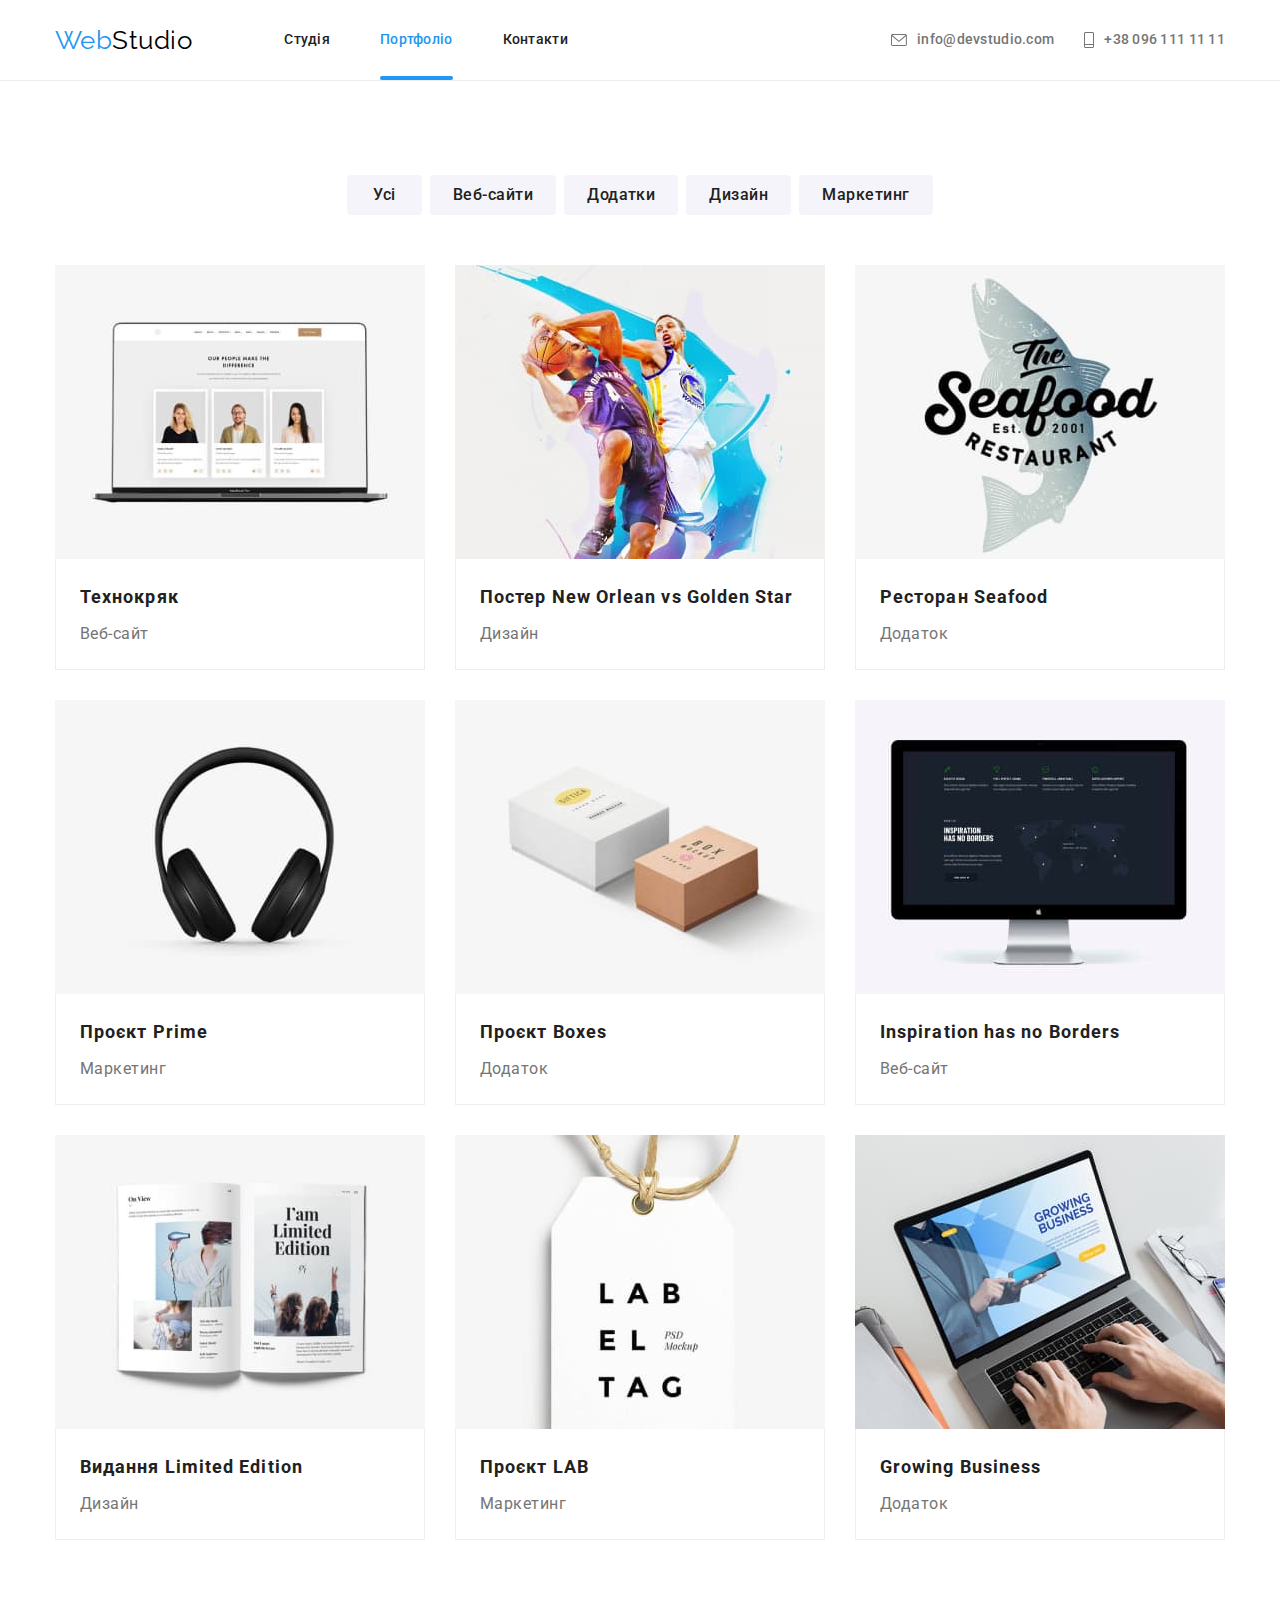
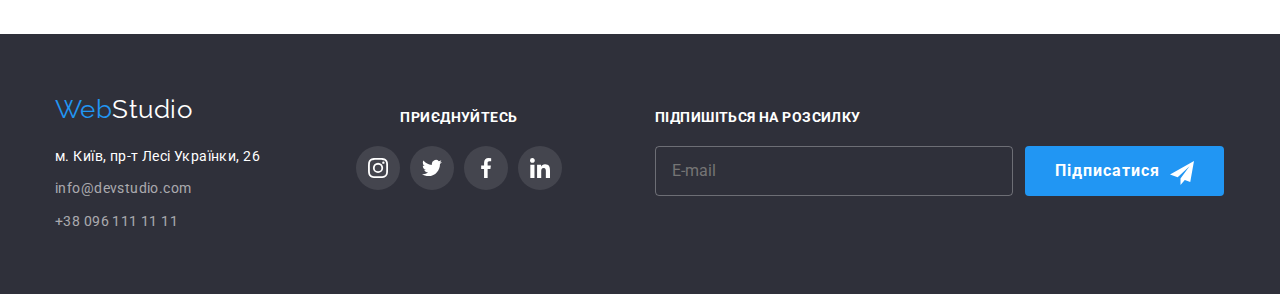
==== commit 618aac74: "adaptive" ====
--- a/portfolio.html
+++ b/portfolio.html
@@ -1,370 +1,493 @@
 <!DOCTYPE html>
 <html lang="ua">
-  <head>
-    <meta charset="UTF-8" />
-    <meta http-equiv="X-UA-Compatible" content="IE=edge" />
-    <meta name="viewport" content="width=device-width, initial-scale=1.0" />
-    <title>WebStudio</title>
-    <link rel="preconnect" href="https://fonts.googleapis.com" />
-    <link rel="preconnect" href="https://fonts.gstatic.com" crossorigin />
-    <link
-      href="https://fonts.googleapis.com/css2?family=Raleway:wght@700&family=Roboto:wght@400;500;700;900&display=swap"
-      rel="stylesheet"
-    />
-    <link
-      rel="stylesheet"
-      href="https://cdnjs.cloudflare.com/ajax/libs/modern-normalize/1.1.0/modern-normalize.min.css"
-    />
-    <link rel="stylesheet" href="./css/main.min.css" />
-  </head>
-  <body>
-    <header class="header">
-      <div class="container header__container">
-        <nav class="nav">
-          <a href="./index.html" class="logo"
-            >Web<span class="logo-text">Studio</span></a
-          >
-          <ul class="nav-list">
-            <li class="header__item items">
-              <a href="./index.html" class="nav-list__link">Студія</a>
-            </li>
-            <li class="header__item items">
-              <a href="./portfolio.html" class="nav-list__link active"
-                >Портфоліо</a
-              >
-            </li>
-            <li class="header__item items">
-              <a href="#" class="nav-list__link">Контакти</a>
+<head>
+  <meta charset="UTF-8" />
+  <meta http-equiv="X-UA-Compatible" content="IE=edge" />
+  <meta name="viewport" content="width=device-width, initial-scale=1.0" />
+  <title>WebStudio</title>
+  <link rel="preconnect" href="https://fonts.googleapis.com" />
+  <link rel="preconnect" href="https://fonts.gstatic.com" crossorigin />
+  <link href="https://fonts.googleapis.com/css2?family=Raleway:wght@700&family=Roboto:wght@400;500;700;900&display=swap"
+    rel="stylesheet" />
+  <link rel="stylesheet"
+    href="https://cdnjs.cloudflare.com/ajax/libs/modern-normalize/1.1.0/modern-normalize.min.css" />
+  <link rel="stylesheet" href="./css/main.min.css" />
+</head>
+<body>
+  <header class="header">
+    <div class="container header__container">
+      <nav class="header__left">
+        <a href="./index.html" class="logo">Web<span class="logo-text">Studio</span></a>
+        <svg class="header__menu--svg" width="40" height="40">
+          <use href="./images/sprite.svg#icon-menu"></use>
+        </svg>
+        <ul class="nav-list">
+          <li class="nav-list__item items">
+            <a href="./index.html" class="nav-list__link">Студія</a>
+          </li>
+          <li class="nav-list__item items">
+            <a href="./portfolio.html" class="nav-list__link active">Портфоліо</a>
+          </li>
+          <li class="nav-list__item items">
+            <a href="#" class="nav-list__link">Контакти</a>
+          </li>
+        </ul>
+      </nav>
+      <ul class="contact-list">
+        <li class="contact-list__item">
+          <a href="mailto:info@devstudio.com" class="contact-list__link">
+            <svg class="contact-list__icon" width="16" height="12">
+              <use href="./images/sprite.svg#icon-envelope"></use>
+            </svg>
+            info@devstudio.com</a>
+        </li>
+        <li class="contact-list__item">
+          <a href="tel:+380961111111" class="contact-list__link"><svg class="contact-list__icon" width="10" height="16">
+              <use href="./images/sprite.svg#icon-tell"></use>
+            </svg>
+            +38 096 111 11 11</a>
+        </li>
+      </ul>
+      <div class="burger-menu is-hidden">
+        <button type="button" class="burger-menu__btn">
+          <svg class="burger-menu__svg" width="18" height="18">
+            <use href="./images/sprite.svg#icon-close"></use>
+          </svg>
+        </button>
+        <ul class="menu-nav">
+          <li class="menu-nav__item">
+            <a href="./index.html" class="menu-nav__link">Студія</a>
+          </li>
+          <li class="menu-nav__item">
+            <a href="./portfolio.html" class="menu-nav__link menu-active">Портфоліо</a>
+          </li>
+          <li class="menu-nav__item">
+            <a href="" class="menu-nav__link">Контакти</a>
+          </li>
+        </ul>
+        <div>
+          <a href="tel:+380961111111" class="menu-contact__tel menu-link">+38 096 111 11 11</a>
+          <a href="mailto:info@devstudio.com" class="menu-contact__email menu-link">
+            info@devstudio.com</a>
+          <ul class="burger-menu__soc">
+            <li class="burger-menu__item">
+              <a href="" class="burger-menu__link">Instagram</a>
+            </li>
+            <li class="burger-menu__item">
+              <a href="" class="burger-menu__link">Twitter</a>
+            </li>
+            <li class="burger-menu__item">
+              <a href="" class="burger-menu__link">Facebook</a>
+            </li>
+            <li class="burger-menu__item">
+              <a href="" class="burger-menu__link">LinkedIn</a>
             </li>
           </ul>
-        </nav>
-        <ul class="contact-list">
-          <li class="contact-list__item">
-            <a href="mailto:info@devstudio.com" class="contact-list__link">
-              <svg class="icon" width="16" height="12">
-                <use href="./images/sprite.svg#icon-envelope"></use>
-              </svg>
-              info@devstudio.com</a
-            >
-          </li>
-          <li class="contact-list__item">
-            <a href="tel:+380961111111" class="contact-list__link"
-              ><svg class="icon" width="10" height="16">
-                <use href="./images/sprite.svg#icon-tell"></use>
-              </svg>
-              +38 096 111 11 11</a
-            >
+        </div>
+      </div>
+  </header>
+
+  <main>
+    <section class="portfolio-section">
+      <div class="container">
+        <h1 class="visually-hidden">Наші работи</h1>
+        <ul class="filter">
+          <li class="filter__iteam">
+            <button type="button" class="filter__btn filter__btn--top btn-left">Усі</button>
+          </li>
+          <li class="filter__iteam">
+            <button type="button" class="filter__btn filter__btn--top">Веб-сайти</button>
+          </li>
+          <li class="filter__iteam">
+            <button type="button" class="filter__btn filter__btn--top">Додатки</button>
+          </li>
+          <li class="filter__iteam">
+            <button type="button" class="filter__btn filter__btn--bottom">Дизайн</button>
+          </li>
+          <li class="filter__iteam">
+            <button type="button" class="filter__btn filter__btn--bottom">Маркетинг</button>
+          </li>
+        </ul>
+        <ul class="portfolio-list">
+          <li class="portfolio-list__item">
+            <a href="#" class="portfolio-list__link">
+              <div class="portfolio-card">
+                <picture>
+                  <source srcset="
+                    ./images/desktop/portfolio/technokryak-desktop.jpg 1x,
+                    ./images/desktop/portfolio/technokryak-desktop@2x.jpg 2x
+                  " media="(min-width:1200px)" />
+                  <source srcset="
+                    ./images/tablet/portfolio/technokryak-tablet.jpg    1x,
+                    ./images/tablet/portfolio/technokryak-tablet@2x.jpg 2x
+                  " media="(min-width:768px)" />
+                  <source srcset="
+                    ./images/mob/portfolio/technokryak-mob.jpg    1x,
+                    ./images/mob/portfolio/technokryak-mob@2x.jpg 2x
+                  " media="(min-width:320px)" />
+                  <img src="./images/desktop/portfolio/technokryak-desktop.jpg" alt="ноутбук" width="450"
+                    class="portfolio-list__img" />
+                </picture>
+
+                <div class="portfolio-card__box">
+                  <p class="portfolio-card__text">
+                    Ресурс пропонує комплексні пропозиції з різним рівнем
+                    функціоналу та сервісів. Все це дозволить відвідувачу
+                    отримати вичерпні відомості про компанію чи приватну
+                    особу.
+                  </p>
+                </div>
+              </div>
+              <div class="portfolio-work">
+                <h2 class="portfolio-work__title">Технокряк</h2>
+                <p class="portfolio-work__text">Веб-сайт</p>
+              </div>
+            </a>
+          </li>
+          <li class="portfolio-list__item">
+            <a href="#" class="portfolio-list__link">
+              <div class="portfolio-card">
+                <picture>
+                  <source srcset="
+                    ./images/desktop/portfolio/neworlean-desktop.jpg 1x,
+                    ./images/desktop/portfolio/neworlean-desktop@2x.jpg 2x
+                  " media="(min-width:1200px)" />
+                  <source srcset="
+                    ./images/tablet/portfolio/neworlean-tablet.jpg    1x,
+                    ./images/tablet/portfolio/neworlean-tablet@2x.jpg 2x
+                  " media="(min-width:768px)" />
+                  <source srcset="
+                    ./images/mob/portfolio/neworlean-mob.jpg    1x,
+                    ./images/mob/portfolio/neworlean-mob@2x.jpg 2x
+                  " media="(min-width:320px)" />
+                  <img src="./images/desktop/portfolio/neworlean-desktop.jpg" alt="баскетбол" width="450"
+                    class="portfolio-list__img" />
+                </picture>
+                <div class="portfolio-card__box">
+                  <p class="portfolio-card__text">
+                    Ресурс пропонує комплексні пропозиції з різним рівнем
+                    функціоналу та сервісів. Все це дозволить відвідувачу
+                    отримати вичерпні відомості про компанію чи приватну
+                    особу.
+                  </p>
+                </div>
+              </div>
+              <div class="portfolio-work">
+                <h2 class="portfolio-work__title">
+                  Постер New Orlean vs Golden Star
+                </h2>
+                <p class="portfolio-work__text">Дизайн</p>
+              </div>
+            </a>
+          </li>
+          <li class="portfolio-list__item">
+            <a href="#" class="portfolio-list__link">
+              <div class="portfolio-card">
+                <picture>
+                  <source srcset="
+                    ./images/desktop/portfolio/seafood-desktop.jpg 1x,
+                    ./images/desktop/portfolio/seafood-desktop@2x.jpg 2x
+                  " media="(min-width:1200px)" />
+                  <source srcset="
+                    ./images/tablet/portfolio/seafood-tablet.jpg    1x,
+                    ./images/tablet/portfolio/seafood-tablet@2x.jpg 2x
+                  " media="(min-width:768px)" />
+                  <source srcset="
+                    ./images/mob/portfolio/seafood-mob.jpg    1x,
+                    ./images/mob/portfolio/seafood-mob@2x.jpg 2x
+                  " media="(min-width:320px)" />
+                  <img src="./images/desktop/portfolio/seafood-desktop.jpg" alt="емблема ресторану" width="450"
+                    class="portfolio-list__img" />
+                </picture>
+                <div class="portfolio-card__box">
+                  <p class="portfolio-card__text">
+                    Ресурс пропонує комплексні пропозиції з різним рівнем
+                    функціоналу та сервісів. Все це дозволить відвідувачу
+                    отримати вичерпні відомості про компанію чи приватну
+                    особу.
+                  </p>
+                </div>
+              </div>
+              <div class="portfolio-work">
+                <h2 class="portfolio-work__title">Ресторан Seafood</h2>
+                <p class="portfolio-work__text">Додаток</p>
+              </div>
+            </a>
+          </li>
+          <li class="portfolio-list__item">
+            <a href="#" class="portfolio-list__link">
+              <div class="portfolio-card">
+                <picture>
+                  <source srcset="
+                    ./images/desktop/portfolio/prime-desktop.jpg 1x,
+                    ./images/desktop/portfolio/prime-desktop@2x.jpg 2x
+                  " media="(min-width:1200px)" />
+                  <source srcset="
+                    ./images/tablet/portfolio/prime-tablet.jpg    1x,
+                    ./images/tablet/portfolio/prime-tablet@2x.jpg 2x
+                  " media="(min-width:768px)" />
+                  <source srcset="
+                    ./images/mob/portfolio/prime-mob.jpg    1x,
+                    ./images/mob/portfolio/prime-mob@2x.jpg 2x
+                  " media="(min-width:320px)" />
+                  <img src="./images/desktop/portfolio/prime-desktop.jpg" alt="навушники" width="450"
+                    class="portfolio-list__img" />
+                </picture>
+                <div class="portfolio-card__box">
+                  <p class="portfolio-card__text">
+                    Ресурс пропонує комплексні пропозиції з різним рівнем
+                    функціоналу та сервісів. Все це дозволить відвідувачу
+                    отримати вичерпні відомості про компанію чи приватну
+                    особу.
+                  </p>
+                </div>
+              </div>
+              <div class="portfolio-work">
+                <h2 class="portfolio-work__title">Проєкт Prime</h2>
+                <p class="portfolio-work__text">Маркетинг</p>
+              </div>
+            </a>
+          </li>
+          <li class="portfolio-list__item">
+            <a href="" class="portfolio-list__link">
+              <div class="portfolio-card">
+                <picture>
+                  <source srcset="
+                    ./images/desktop/portfolio/boxes-desktop.jpg 1x,
+                    ./images/desktop/portfolio/boxes-desktop@2x.jpg 2x
+                  " media="(min-width:1200px)" />
+                  <source srcset="
+                    ./images/tablet/portfolio/boxes-tablet.jpg    1x,
+                    ./images/tablet/portfolio/boxes-tablet@2x.jpg 2x
+                  " media="(min-width:768px)" />
+                  <source srcset="
+                    ./images/mob/portfolio/boxes-mob.jpg    1x,
+                    ./images/mob/portfolio/boxes-mob@2x.jpg 2x
+                  " media="(min-width:320px)" />
+                  <img src="./images/desktop/portfolio/boxes-desktop.jpg" alt="коробочки" width="450"
+                    class="portfolio-list__img" />
+                </picture>
+                <div class="portfolio-card__box">
+                  <p class="portfolio-card__text">
+                    Ресурс пропонує комплексні пропозиції з різним рівнем
+                    функціоналу та сервісів. Все це дозволить відвідувачу
+                    отримати вичерпні відомості про компанію чи приватну
+                    особу.
+                  </p>
+                </div>
+              </div>
+              <div class="portfolio-work">
+                <h2 class="portfolio-work__title">Проєкт Boxes</h2>
+                <p class="portfolio-work__text">Додаток</p>
+              </div>
+            </a>
+          </li>
+          <li class="portfolio-list__item">
+            <a href="#" class="portfolio-list__link">
+              <div class="portfolio-card">
+                <picture>
+                  <source srcset="
+                    ./images/desktop/portfolio/inspiration-desktop.jpg 1x,
+                    ./images/desktop/portfolio/inspiration-desktop@2x.jpg 2x
+                  " media="(min-width:1200px)" />
+                  <source srcset="
+                    ./images/tablet/portfolio/inspiration-tablet.jpg    1x,
+                    ./images/tablet/portfolio/inspiration-tablet@2x.jpg 2x
+                  " media="(min-width:768px)" />
+                  <source srcset="
+                    ./images/mob/portfolio/inspiration-mob.jpg    1x,
+                    ./images/mob/portfolio/inspiration-mob@2x.jpg 2x
+                  " media="(min-width:320px)" />
+                  <img src="./images/desktop/portfolio/inspiration-desktop.jpg" alt="монітор" width="450"
+                    class="portfolio-list__img" />
+                </picture>
+                <div class="portfolio-card__box">
+                  <p class="portfolio-card__text">
+                    Ресурс пропонує комплексні пропозиції з різним рівнем
+                    функціоналу та сервісів. Все це дозволить відвідувачу
+                    отримати вичерпні відомості про компанію чи приватну
+                    особу.
+                  </p>
+                </div>
+              </div>
+              <div class="portfolio-work">
+                <h2 class="portfolio-work__title">
+                  Inspiration has no Borders
+                </h2>
+                <p class="portfolio-work__text">Веб-сайт</p>
+              </div>
+            </a>
+          </li>
+          <li class="portfolio-list__item">
+            <a href="#" class="portfolio-list__link">
+              <div class="portfolio-card">
+                 <picture>
+                  <source srcset="
+                    ./images/desktop/portfolio/limitededition-desktop.jpg 1x,
+                    ./images/desktop/portfolio/limitededition-desktop@2x.jpg 2x
+                  " media="(min-width:1200px)" />
+                  <source srcset="
+                    ./images/tablet/portfolio/limitededition-tablet.jpg    1x,
+                    ./images/tablet/portfolio/limitededition-tablet@2x.jpg 2x
+                  " media="(min-width:768px)" />
+                  <source srcset="
+                    ./images/mob/portfolio/limitededition-mob.jpg    1x,
+                    ./images/mob/portfolio/limitededition-mob@2x.jpg 2x
+                  " media="(min-width:320px)" />
+                  <img src="./images/desktop/portfolio/limitededition-desktop.jpg" alt="книга" width="450"
+                    class="portfolio-list__img" />
+                </picture>
+                <div class="portfolio-card__box">
+                  <p class="portfolio-card__text">
+                    Ресурс пропонує комплексні пропозиції з різним рівнем
+                    функціоналу та сервісів. Все це дозволить відвідувачу
+                    отримати вичерпні відомості про компанію чи приватну
+                    особу.
+                  </p>
+                </div>
+              </div>
+              <div class="portfolio-work">
+                <h2 class="portfolio-work__title">Видання Limited Edition</h2>
+                <p class="portfolio-work__text">Дизайн</p>
+              </div>
+            </a>
+          </li>
+          <li class="portfolio-list__item">
+            <a href="#" class="portfolio-list__link">
+              <div class="portfolio-card">
+                <picture>
+                  <source srcset="
+                    ./images/desktop/portfolio/lab-desktop.jpg 1x,
+                    ./images/desktop/portfolio/lab-desktop@2x.jpg 2x
+                  " media="(min-width:1200px)" />
+                  <source srcset="
+                    ./images/tablet/portfolio/lab-tablet.jpg    1x,
+                    ./images/tablet/portfolio/lab-tablet@2x.jpg 2x
+                  " media="(min-width:768px)" />
+                  <source srcset="
+                    ./images/mob/portfolio/lab-mob.jpg    1x,
+                    ./images/mob/portfolio/lab-mob@2x.jpg 2x
+                  " media="(min-width:320px)" />
+                  <img src="./images/desktop/portfolio/lab-desktop.jpg" alt="картка" width="450"
+                    class="portfolio-list__img" />
+                </picture>
+                <div class="portfolio-card__box">
+                  <p class="portfolio-card__text">
+                    Ресурс пропонує комплексні пропозиції з різним рівнем
+                    функціоналу та сервісів. Все це дозволить відвідувачу
+                    отримати вичерпні відомості про компанію чи приватну
+                    особу.
+                  </p>
+                </div>
+              </div>
+              <div class="portfolio-work">
+                <h2 class="portfolio-work__title">Проєкт LAB</h2>
+                <p class="portfolio-work__text">Маркетинг</p>
+              </div>
+            </a>
+          </li>
+          <li class="portfolio-list__item">
+            <a href="#" class="portfolio-list__link">
+              <div class="portfolio-card">
+                <picture>
+                  <source srcset="
+                    ./images/desktop/portfolio/growingbusiness-desktop.jpg 1x,
+                    ./images/desktop/portfolio/growingbusiness-desktop@2x.jpg 2x
+                  " media="(min-width:1200px)" />
+                  <source srcset="
+                    ./images/tablet/portfolio/growingbusiness-tablet.jpg    1x,
+                    ./images/tablet/portfolio/growingbusiness-tablet@2x.jpg 2x
+                  " media="(min-width:768px)" />
+                  <source srcset="
+                    ./images/mob/portfolio/growingbusiness-mob.jpg    1x,
+                    ./images/mob/portfolio/growingbusiness-mob@2x.jpg 2x
+                  " media="(min-width:320px)" />
+                  <img src="./images/desktop/portfolio/growingbusiness-desktop.jpg" alt="ноутбук" width="450"
+                    class="portfolio-list__img" />
+                </picture>
+                <div class="portfolio-card__box">
+                  <p class="portfolio-card__text">
+                    Ресурс пропонує комплексні пропозиції з різним рівнем
+                    функціоналу та сервісів. Все це дозволить відвідувачу
+                    отримати вичерпні відомості про компанію чи приватну
+                    особу.
+                  </p>
+                </div>
+              </div>
+              <div class="portfolio-work">
+                <h2 class="portfolio-work__title">Growing Business</h2>
+                <p class="portfolio-work__text">Додаток</p>
+              </div>
+            </a>
           </li>
         </ul>
       </div>
-    </header>
+    </section>
+  </main>
 
-    <main>
-      <section class="section">
-        <div class="container">
-          <h1 class="visually-hidden">Наші работи</h1>
-          <ul class="filter">
-            <li class="filter__iteam">
-              <button type="button" class="filter__btn">Усі</button>
-            </li>
-            <li class="filter__iteam">
-              <button type="button" class="filter__btn">Веб-сайти</button>
-            </li>
-            <li class="filter__iteam">
-              <button type="button" class="filter__btn">Додатки</button>
-            </li>
-            <li class="filter__iteam">
-              <button type="button" class="filter__btn">Дизайн</button>
-            </li>
-            <li class="filter__iteam">
-              <button type="button" class="filter__btn">Маркетинг</button>
+  <footer class="footer">
+    <div class="container footer-flex">
+      <div class="footer-cont">
+        <a href="./index.html" class="logo">Web<span class="footer-logo-text">Studio</span></a>
+        <address class="footer-all">
+          <ul>
+            <li class="footer-list">
+              <a href="https://www.google.com/maps/d/viewer?mid=10uSM3H-mIU3GznYo2szRIEphczw&hl=en_US&ll=50.42732700000001%2C30.538092&z=17"
+                target="_blank" rel="noopener noreferrer" class="address">м. Київ, пр-т Лесі Українки, 26</a>
+            </li>
+            <li class="footer-list">
+              <a href="mailto:info@devstudio.com" class="footer-link">info@devstudio.com</a>
+            </li>
+            <li class="footer-list">
+              <a href="tel:+380961111111" class="footer-link">+38 096 111 11 11</a>
             </li>
           </ul>
-          <ul class="portfolio-list">
-            <li class="portfolio-list__item">
-              <a href="#" class="portfolio-list__link">
-                <div class="portfolio-card">
-                  <img src="./images/laptop.jpg" alt="ноутбук" width="370" />
-                  <div class="portfolio-card__box">
-                    <p class="portfolio-card__text">
-                      Ресурс пропонує комплексні пропозиції з різним рівнем
-                      функціоналу та сервісів. Все це дозволить відвідувачу
-                      отримати вичерпні відомості про компанію чи приватну
-                      особу.
-                    </p>
-                  </div>
-                </div>
-                <div class="portfolio-work">
-                  <h2 class="portfolio-work__title">Технокряк</h2>
-                  <p class="portfolio-work__text">Веб-сайт</p>
-                </div>
-              </a>
-            </li>
-            <li class="portfolio-list__item">
-              <a href="#" class="portfolio-list__link">
-                <div class="portfolio-card">
-                  <img
-                    src="./images/basketball.jpg"
-                    alt="баскетбол"
-                    width="370"
-                  />
-                  <div class="portfolio-card__box">
-                    <p class="portfolio-card__text">
-                      Ресурс пропонує комплексні пропозиції з різним рівнем
-                      функціоналу та сервісів. Все це дозволить відвідувачу
-                      отримати вичерпні відомості про компанію чи приватну
-                      особу.
-                    </p>
-                  </div>
-                </div>
-                <div class="portfolio-work">
-                  <h2 class="portfolio-work__title">
-                    Постер New Orlean vs Golden Star
-                  </h2>
-                  <p class="portfolio-work__text">Дизайн</p>
-                </div>
-              </a>
-            </li>
-            <li class="portfolio-list__item">
-              <a href="#" class="portfolio-list__link">
-                <div class="portfolio-card">
-                  <img
-                    src="./images/seafood.jpg"
-                    alt="емблема ресторану"
-                    width="370"
-                  />
-                  <div class="portfolio-card__box">
-                    <p class="portfolio-card__text">
-                      Ресурс пропонує комплексні пропозиції з різним рівнем
-                      функціоналу та сервісів. Все це дозволить відвідувачу
-                      отримати вичерпні відомості про компанію чи приватну
-                      особу.
-                    </p>
-                  </div>
-                </div>
-                <div class="portfolio-work">
-                  <h2 class="portfolio-work__title">Ресторан Seafood</h2>
-                  <p class="portfolio-work__text">Додаток</p>
-                </div>
-              </a>
-            </li>
-            <li class="portfolio-list__item">
-              <a href="#" class="portfolio-list__link">
-                <div class="portfolio-card">
-                  <img src="./images/prime.jpg" alt="навушники" width="370" />
-                  <div class="portfolio-card__box">
-                    <p class="portfolio-card__text">
-                      Ресурс пропонує комплексні пропозиції з різним рівнем
-                      функціоналу та сервісів. Все це дозволить відвідувачу
-                      отримати вичерпні відомості про компанію чи приватну
-                      особу.
-                    </p>
-                  </div>
-                </div>
-                <div class="portfolio-work">
-                  <h2 class="portfolio-work__title">Проєкт Prime</h2>
-                  <p class="portfolio-work__text">Маркетинг</p>
-                </div>
-              </a>
-            </li>
-            <li class="portfolio-list__item">
-              <a href="" class="portfolio-list__link">
-                <div class="portfolio-card">
-                  <img src="./images/boxes.jpg" alt="коробочки" width="370" />
-                  <div class="portfolio-card__box">
-                    <p class="portfolio-card__text">
-                      Ресурс пропонує комплексні пропозиції з різним рівнем
-                      функціоналу та сервісів. Все це дозволить відвідувачу
-                      отримати вичерпні відомості про компанію чи приватну
-                      особу.
-                    </p>
-                  </div>
-                </div>
-                <div class="portfolio-work">
-                  <h2 class="portfolio-work__title">Проєкт Boxes</h2>
-                  <p class="portfolio-work__text">Додаток</p>
-                </div>
-              </a>
-            </li>
-            <li class="portfolio-list__item">
-              <a href="#" class="portfolio-list__link">
-                <div class="portfolio-card">
-                  <img
-                    src="./images/inspiration.jpg"
-                    alt="монітор"
-                    width="370"
-                  />
-                  <div class="portfolio-card__box">
-                    <p class="portfolio-card__text">
-                      Ресурс пропонує комплексні пропозиції з різним рівнем
-                      функціоналу та сервісів. Все це дозволить відвідувачу
-                      отримати вичерпні відомості про компанію чи приватну
-                      особу.
-                    </p>
-                  </div>
-                </div>
-                <div class="portfolio-work">
-                  <h2 class="portfolio-work__title">
-                    Inspiration has no Borders
-                  </h2>
-                  <p class="portfolio-work__text">Веб-сайт</p>
-                </div>
-              </a>
-            </li>
-            <li class="portfolio-list__item">
-              <a href="#" class="portfolio-list__link">
-                <div class="portfolio-card">
-                  <img
-                    src="./images/limited-edition.jpg"
-                    alt="книга"
-                    width="370"
-                  />
-                  <div class="portfolio-card__box">
-                    <p class="portfolio-card__text">
-                      Ресурс пропонує комплексні пропозиції з різним рівнем
-                      функціоналу та сервісів. Все це дозволить відвідувачу
-                      отримати вичерпні відомості про компанію чи приватну
-                      особу.
-                    </p>
-                  </div>
-                </div>
-                <div class="portfolio-work">
-                  <h2 class="portfolio-work__title">Видання Limited Edition</h2>
-                  <p class="portfolio-work__text">Дизайн</p>
-                </div>
-              </a>
-            </li>
-            <li class="portfolio-list__item">
-              <a href="#" class="portfolio-list__link">
-                <div class="portfolio-card">
-                  <img src="./images/lab.jpg" alt="картка" width="370" />
-                  <div class="portfolio-card__box">
-                    <p class="portfolio-card__text">
-                      Ресурс пропонує комплексні пропозиції з різним рівнем
-                      функціоналу та сервісів. Все це дозволить відвідувачу
-                      отримати вичерпні відомості про компанію чи приватну
-                      особу.
-                    </p>
-                  </div>
-                </div>
-                <div class="portfolio-work">
-                  <h2 class="portfolio-work__title">Проєкт LAB</h2>
-                  <p class="portfolio-work__text">Маркетинг</p>
-                </div>
-              </a>
-            </li>
-            <li class="portfolio-list__item">
-              <a href="#" class="portfolio-list__link">
-                <div class="portfolio-card">
-                  <img
-                    src="./images/growing-business.jpg"
-                    alt="ноутбук"
-                    width="370"
-                  />
-                  <div class="portfolio-card__box">
-                    <p class="portfolio-card__text">
-                      Ресурс пропонує комплексні пропозиції з різним рівнем
-                      функціоналу та сервісів. Все це дозволить відвідувачу
-                      отримати вичерпні відомості про компанію чи приватну
-                      особу.
-                    </p>
-                  </div>
-                </div>
-                <div class="portfolio-work">
-                  <h2 class="portfolio-work__title">Growing Business</h2>
-                  <p class="portfolio-work__text">Додаток</p>
-                </div>
-              </a>
-            </li>
-          </ul>
-        </div>
-      </section>
-    </main>
-
-    <footer class="footer">
-      <div class="container footer-flex">
-        <div class="footer-cont">
-          <a href="#" class="logo"
-            >Web<span class="footer-logo-text">Studio</span></a
-          >
-          <address class="footer-all">
-            <ul>
-              <li>
-                <a
-                  href="https://www.google.com/maps/d/viewer?mid=10uSM3H-mIU3GznYo2szRIEphczw&hl=en_US&ll=50.42732700000001%2C30.538092&z=17"
-                  target="_blank"
-                  rel="noopener noreferrer"
-                  class="address"
-                  >м. Київ, пр-т Лесі Українки, 26</a
-                >
-              </li>
-              <li>
-                <a href="mailto:info@devstudio.com" class="footer-link"
-                  >info@devstudio.com</a
-                >
-              </li>
-              <li>
-                <a href="tel:+380961111111" class="footer-link"
-                  >+38 096 111 11 11</a
-                >
-              </li>
-            </ul>
-          </address>
-        </div>
-        <div class="social">
-          <h3 class="social-title">приєднуйтесь</h3>
-          <ul class="social__list">
-            <li class="social__item">
-              <a href="#" class="social__link"
-                ><svg class="social__svg">
-                  <use href="./images/sprite.svg#icon-instagram"></use>
-                </svg>
-              </a>
-            </li>
-            <li class="social__item">
-              <a href="#" class="social__link"
-                ><svg class="social__svg">
-                  <use href="./images/sprite.svg#icon-twitter"></use>
-                </svg>
-              </a>
-            </li>
-            <li class="social__item">
-              <a href="#" class="social__link"
-                ><svg class="social__svg">
-                  <use href="./images/sprite.svg#icon-facebook"></use>
-                </svg>
-              </a>
-            </li>
-            <li class="social__item">
-              <a href="#" class="social__link"
-                ><svg class="social__svg">
-                  <use href="./images/sprite.svg#icon-linkedin"></use>
-                </svg>
-              </a>
-            </li>
-          </ul>
-        </div>
-        <div class="footer-conteiner-form">
-          <form class="footer-form">
-            <label for="user_email" class="footer-form-label"
-              >Підпишіться на розсилку</label
-            >
-            <div class="footer-container-input">
-              <input
-                type="email"
-                name="email"
-                placeholder="E-mail"
-                class="footer-form-input"
-                id="user_email"
-              />
-              <button type="submit" class="footer-form-btn">Підписатися</button>
-              <svg class="footer-btn-svg" width="24" height="24">
+        </address>
+      </div>
+      <div class="social">
+        <h3 class="social-title">приєднуйтесь</h3>
+        <ul class="social__list">
+          <li class="social__item">
+            <a href="#" class="social__link"><svg class="social__svg">
+                <use href="./images/sprite.svg#icon-instagram"></use>
+              </svg>
+            </a>
+          </li>
+          <li class="social__item">
+            <a href="#" class="social__link"><svg class="social__svg">
+                <use href="./images/sprite.svg#icon-twitter"></use>
+              </svg>
+            </a>
+          </li>
+          <li class="social__item">
+            <a href="#" class="social__link"><svg class="social__svg">
+                <use href="./images/sprite.svg#icon-facebook"></use>
+              </svg>
+            </a>
+          </li>
+          <li class="social__item">
+            <a href="#" class="social__link"><svg class="social__svg">
+                <use href="./images/sprite.svg#icon-linkedin"></use>
+              </svg>
+            </a>
+          </li>
+        </ul>
+      </div>
+      <div class="footer-conteiner-form">
+        <form class="footer-form">
+          <label for="user_email" class="footer-form-label">Підпишіться на розсилку</label>
+          <div class="footer-container-input">
+            <input type="email" name="email" placeholder="E-mail" class="footer-form-input" id="user_email" />
+            <button type="submit" class="footer-form-btn">
+              Підписатися<svg class="footer-btn-svg" width="24" height="24">
                 <use href="./images/sprite.svg#icon-send"></use>
               </svg>
-            </div>
-          </form>
-        </div>
+            </button>
+          </div>
+        </form>
       </div>
-    </footer>
-  </body>
-</html>
+    </div>
+  </footer>
+  <script src="./js/menu.js"></script>
+</body>
+</html>--- a/css/main.min.css
+++ b/css/main.min.css
@@ -1 +1 @@
-:root{--main-color: #757575;--secondary-color: #212121;--tertiary-color: #ffffff;--hover-color: #2196f3;--background-color: #2f303a;--background-color-btn: #f5f4fa}*,*::before,*::after{box-sizing:border-box}h1,h2,h3,h4,p{margin-top:0;margin-bottom:0}ul{margin-top:0;margin-bottom:0;padding:0;list-style:none}body{color:var(--main-color);font-family:"Roboto",sans-serif;letter-spacing:.03em}.container{padding-left:15px;padding-right:15px;width:100%;margin-left:auto;margin-right:auto}@media screen and (min-width: 480px){.container{max-width:480px}}@media screen and (min-width: 768px){.container{max-width:768px}}@media screen and (min-width: 1200px){.container{max-width:1200px}}.section{padding-top:60px;padding-bottom:60px}@media screen and (min-width: 1200px){.section{padding-top:94px;padding-bottom:94px}}.title{margin-bottom:30px;font-weight:700;font-size:28px;line-height:1.17;text-align:center;letter-spacing:.03em;color:var(--secondary-color)}@media screen and (min-width: 1200px){.title{margin-top:0;margin-bottom:50px;font-size:36px;line-height:1,16}}.visually-hidden{position:absolute;white-space:nowrap;width:1px;height:1px;overflow:hidden;border:0;padding:0;clip:rect(0 0 0 0);clip-path:inset(50%);margin:-1px}.footer{background-color:var(--background-color);padding-top:60px;padding-bottom:60px}@media screen and (min-width: 1200px){.footer{padding-top:0;padding-bottom:0}}.footer-flex{display:flex;flex-direction:column;justify-content:center;align-items:center}@media screen and (min-width: 768px){.footer-flex{flex-direction:row;flex-wrap:wrap}}@media screen and (min-width: 1200px){.footer-flex{justify-content:flex-start}}.backdrop{position:fixed;z-index:1;top:0;left:0;width:100%;height:100%;padding-left:15px;padding-right:15px;background-color:rgba(0,0,0,.2);opacity:1;transition:opacity 250ms cubic-bezier(0.4, 0, 0.2, 1),visibility 250ms cubic-bezier(0.4, 0, 0.2, 1)}.is-hidden{opacity:0;visibility:hidden;pointer-events:none}.modal{padding:40px;position:absolute;top:50%;left:50%;width:calc(100% - 30px);max-width:450px;max-height:609px;background-color:#fff;border-radius:4px;transform:translate(-50%, -50%)}.modal__btn{position:absolute;top:8px;right:8px;display:flex;justify-content:center;align-items:center;width:30px;height:30px;background-color:#fff;border:1px solid rgba(0,0,0,.1);border-radius:50%;cursor:pointer}.modal__btn:focus{outline:rgba(0,0,0,0)}.modal__btn:hover>.modal__svg,.modal__btn:focus>.modal__svg{fill:#2196f3}.modal__svg{display:block;fill:#000;transition:fill 250ms cubic-bezier(0.4, 0, 0.2, 1)}.modal__text{display:flex;justify-content:center;margin-bottom:12px;font-weight:700;font-size:20px;line-height:1.15;letter-spacing:.03em;color:#212121}.modal-labels{position:relative;display:block;font-size:12px;line-height:1.16;letter-spacing:.01em}.modal-labels:focus-within>.modal-labels__input{border:1px solid #2196f3;outline:rgba(0,0,0,0)}.modal-labels:focus-within>.modal-labels__icon{fill:#2196f3}.modal-labels__icon{position:absolute;top:29px;left:12px;fill:#212121;transition:fill 250ms cubic-bezier(0.4, 0, 0.2, 1)}.modal-labels__input{padding-left:42px;display:block;width:100%;height:40px;margin-top:4px;margin-bottom:10px;border:1px solid rgba(33,33,33,.2);border-radius:4px;transition:border 250ms cubic-bezier(0.4, 0, 0.2, 1)}.modal-labels__textarea{display:block;width:100%;height:120px;margin-top:4px;margin-bottom:20px;padding:12px 16px;border:1px solid rgba(33,33,33,.2);border-radius:4px;transition:border 250ms cubic-bezier(0.4, 0, 0.2, 1)}.modal-labels:focus-within>.modal-labels__textarea{border:1px solid #2196f3;outline:rgba(0,0,0,0)}.modal-labels-checkbox{display:inline-flex;flex-wrap:wrap;margin-bottom:30px;font-size:14px;line-height:1.71;letter-spacing:.03em}.checkbox-icon{margin-right:8px;width:16px;height:15px;border:2px solid #212121;border-radius:2px;transition:background-color 250ms cubic-bezier(0.4, 0, 0.2, 1),background-image 250ms cubic-bezier(0.4, 0, 0.2, 1),border 250ms cubic-bezier(0.4, 0, 0.2, 1)}.modal-link{letter-spacing:.03em;color:#2196f3}.modal-checkbox{position:absolute;display:block;-webkit-appearance:none;-moz-appearance:none;appearance:none}.modal-checkbox:checked+.checkbox-icon{background-image:url(../images/icon-check.svg);background-repeat:no-repeat;width:16px;height:15px;background-color:#2196f3;border:2px solid rgba(0,0,0,0);border-radius:2px;background-size:11px 8px;background-origin:border-box;background-position:center}.modal-form-btn{display:block;margin-left:auto;margin-right:auto;padding:10px 52px;font-weight:700;font-size:16px;line-height:1.87;letter-spacing:.06em;color:#fff;background:#2196f3;box-shadow:0px 4px 4px rgba(0,0,0,.15);border-radius:4px;border-color:rgba(0,0,0,0);cursor:pointer}.logo{color:#2196f3;font-family:"Raleway";font-size:24px;line-height:1.16;text-decoration:none}@media screen and (min-width: 1200px){.logo{color:#2196f3;font-family:"Raleway";font-size:26px;line-height:1.19;text-decoration:none}}.logo-text{color:#000}.footer-logo-text{color:var(--tertiary-color)}.header{border-bottom:1px solid #ececec}.header__container{display:flex;align-items:center}.header__left{display:flex;align-items:center}.nav-list{display:flex;margin-left:93px}.nav-list__item+.items{margin-left:50px}.nav-list__link{display:block;position:relative;padding-top:32px;padding-bottom:32px}.nav-list__link.active{color:var(--hover-color)}.active::after{position:absolute;left:0;bottom:0;width:100%;height:4px;content:"";display:block;background-color:var(--hover-color);border-radius:2px}.nav-list__link{color:var(--secondary-color);font-weight:500;font-size:14px;line-height:1.14;letter-spacing:.02em;text-decoration:none;transition:color 250ms cubic-bezier(0.4, 0, 0.2, 1)}.nav-list__link:hover,.nav-list__link:focus{color:var(--hover-color)}.contact-list{display:flex;margin-left:auto}li+.contact-list__item{margin-left:50px}.contact-list__item{display:flex;justify-content:center;align-items:center}.contact-list__icon{margin-right:10px;fill:var(--main-color);transition:fill 250ms cubic-bezier(0.4, 0, 0.2, 1)}.contact-list__link{color:var(--main-color);font-weight:500;font-size:14px;line-height:1.14;letter-spacing:.02em;text-decoration:none;display:flex;align-items:center;transition:color 250ms cubic-bezier(0.4, 0, 0.2, 1)}.contact-list__link:hover,.contact-list__link:focus{color:var(--hover-color)}.contact-list__link:hover .contact-list__icon,.contact-list__link:focus .contact-list__icon{fill:var(--hover-color)}.hero{width:100%;height:400px;margin-left:auto;margin-right:auto;background-image:linear-gradient(rgba(47, 48, 58, 0.4), rgba(47, 48, 58, 0.4)),url("../images/hero-back.jpg");background-size:cover;background-repeat:no-repeat;background-position:center;display:flex;flex-direction:column;justify-content:center;align-items:center}.main-title{font-weight:900;font-size:26px;line-height:1.61;text-align:center;letter-spacing:.06em;text-transform:uppercase;color:#fff}@media screen and (min-width: 1200px){.main-title{font-size:44px;line-height:1.36;text-align:center;letter-spacing:.06em}}.btn{padding:10px 32px;margin-top:30px;margin-bottom:0;border:1px solid rgba(0,0,0,0);border-radius:4px;color:var(--tertiary-color);background-color:#2196f3;font-weight:700;font-size:16px;line-height:1.87;text-align:center;letter-spacing:.06em;cursor:pointer}.image-svg{width:100%;height:120px;background:#f5f4fa;display:flex;justify-content:center;align-items:center;border-radius:4px}.main-list{width:100%;display:flex;flex-wrap:wrap;gap:30px}.main-list__items{width:100%}@media screen and (min-width: 768px){.main-list__items{max-width:calc((100% - 30px)/2)}}@media screen and (min-width: 1200px){.main-list__items{max-width:calc((100% - 90px)/4)}}.main-item-svg{width:70px;height:70px}.main-list__title{margin-top:30px;color:var(--secondary-color);font-weight:700;font-size:14px;line-height:1.14;letter-spacing:.03em;text-transform:uppercase;text-align:center}.main-list__text{margin-top:10px;margin-bottom:0;font-size:14px;line-height:1.71;letter-spacing:.03em}.section{padding-top:94px;padding-bottom:94px}.section.section--bottom{padding-top:0px}@media screen and (max-width: 1199px){.section.section--bottom{display:none}}.work-list{display:flex}img{display:block}li+.work-list__items{margin-left:30px}.work-list__items{position:relative}.container-work-fon{position:absolute;left:0;bottom:0;display:flex;justify-content:center;align-items:center;padding:10px;width:100%;height:70px;background-color:rgba(47,48,58,.8)}.work-fon-title{font-weight:700;font-size:14px;line-height:1.14;letter-spacing:.03em;text-transform:uppercase;color:#fff}.team{background-color:#f5f4fa}.team-list{width:100%;display:flex;flex-wrap:wrap;gap:30px}.team-list__img{width:100%}.team-list__card{width:100%;text-align:center;background-color:#fff;box-shadow:0px 1px 3px rgba(0,0,0,.12),0px 1px 1px rgba(0,0,0,.14),0px 2px 1px rgba(0,0,0,.2);border-radius:0px 0px 4px 4px}@media screen and (min-width: 768px){.team-list__card{max-width:calc((100% - 30px)/2)}}@media screen and (min-width: 1200px){.team-list__card{max-width:calc((100% - 90px)/4)}}.card{text-align:center;padding-top:30px;padding-bottom:30px}.card__name{color:var(--secondary-color);font-weight:500;font-size:16px;line-height:1.18;letter-spacing:.03em}.card__profession{margin-top:10px;margin-bottom:0;line-height:19px;letter-spacing:.03em}.card-list{display:flex;justify-content:center;margin-top:16px}.card-list__link{display:flex;width:44px;height:44px;border-radius:50%;background-color:#fff;justify-content:center;align-items:center;transition:background-color 250ms cubic-bezier(0.4, 0, 0.2, 1)}.card-list__link:hover,.card-list__link:focus{background-color:#2196f3}li.card-list__items+.card-list__items{margin-left:10px}.card-list__svg{width:20px;height:20px;fill:#afb1b8;transition:fill 250ms cubic-bezier(0.4, 0, 0.2, 1)}.card-list__link:hover .card-list__svg,.card-list__link:focus .card-list__svg{fill:#fff}.brand-list{width:100%;display:flex;flex-wrap:wrap;gap:30px}.brand-list__item{width:calc((100% - 30px)/2)}@media screen and (min-width: 768px){.brand-list__item{max-width:calc((100% - 60px)/3)}}@media screen and (min-width: 1200px){.brand-list__item{max-width:calc((100% - 150px)/6)}}.brand-list__link{width:100%;height:92px;display:flex;border:1px solid #afb1b8;border-radius:4px;justify-content:center;align-items:center;transition:border-color 250ms cubic-bezier(0.4, 0, 0.2, 1)}.brand-list__link:hover,.brand-list__link:focus{border-color:var(--hover-color)}.brand-list__svg{width:100px;height:60px;fill:#afb1b8;transition:fill 250ms cubic-bezier(0.4, 0, 0.2, 1)}.brand-list__link:hover .brand-list__svg,.brand-list__link:focus .brand-list__svg{fill:var(--hover-color)}.footer-cont{text-align:center}@media screen and (min-width: 768px){.footer-cont{margin-bottom:60px}}@media screen and (min-width: 1200px){.footer-cont{text-align:start;margin-bottom:0;padding-top:60px;padding-bottom:60px}}.footer-all{margin-top:20px}@media screen and (min-width: 1200px){.footer-all{width:231px}}.address{color:var(--tertiary-color);font-style:normal;font-size:14px;line-height:1.71;letter-spacing:.03em;text-decoration:none;transition:color 250ms cubic-bezier(0.4, 0, 0.2, 1)}.address:hover,.address:focus{color:var(--hover-color)}.footer-list:not(:last-child){margin-top:0;margin-bottom:8px}@media screen and (min-width: 1200px){.footer-list:not(:last-child){margin-bottom:9px}}.footer-link{color:rgba(255,255,255,.6);font-style:normal;font-size:14px;line-height:1.71;letter-spacing:.03em;text-decoration:none;transition:color 250ms cubic-bezier(0.4, 0, 0.2, 1)}.footer-link:hover,.footer-link:focus{color:var(--hover-color)}.social{text-align:center;margin-top:60px;margin-bottom:0}@media screen and (min-width: 768px){.social{margin-left:165px;margin-top:0;margin-bottom:102px}}@media screen and (min-width: 1200px){.social{margin-left:70px;margin-bottom:0;padding-top:72px;padding-bottom:100px}}.social-title{font-weight:700;font-size:14px;line-height:1.14;letter-spacing:.03em;text-transform:uppercase;color:#fff}.social__list{margin-top:20px;display:flex;gap:10px}.social__link{width:44px;height:44px;background-color:rgba(255,255,255,.1);border-radius:50%;display:flex;justify-content:center;align-items:center;transition:background-color 250ms cubic-bezier(0.4, 0, 0.2, 1)}.social__link:hover,.social__link:focus{background-color:#2196f3}.social__svg{width:20px;height:20px;fill:#fff}.footer-conteiner-form{width:100%;max-width:450px;margin-top:60px}@media screen and (min-width: 768px){.footer-conteiner-form{margin-top:0}}@media screen and (min-width: 1200px){.footer-conteiner-form{margin-left:93px;max-width:570px;padding-top:72px;padding-bottom:94px}}.footer-form{text-align:center}@media screen and (min-width: 1200px){.footer-form{text-align:start}}.footer-form-label{display:block;margin-bottom:20px;font-weight:700;font-size:14px;line-height:1.14;letter-spacing:.03em;text-transform:uppercase;color:#fff}.footer-container-input{display:flex;flex-direction:column;align-items:center}@media screen and (min-width: 1200px){.footer-container-input{flex-direction:row}}.footer-form-input{margin-top:0;margin-bottom:20px;width:100%;height:50px;padding:15px 16px;background-color:rgba(0,0,0,0);border:1px solid rgba(255,255,255,.3);border-radius:4px;color:#fff}@media screen and (min-width: 1200px){.footer-form-input{width:358px;margin-right:12px;margin-bottom:0}}.footer-form-btn{padding:10px 62px 10px 28px;display:flex;align-items:center;text-align:center;position:relative;height:50px;font-weight:700;font-size:16px;line-height:1.87;letter-spacing:.06em;background:#2196f3;border-radius:4px;border-color:rgba(0,0,0,0);color:#fff;cursor:pointer}.footer-btn-svg{position:absolute;top:13px;right:28px}.filter{margin-bottom:50px;display:flex;justify-content:center}li+.filter__iteam{margin-left:8px}.filter__btn{border:1px solid rgba(0,0,0,0);border-radius:4px;padding:5px 21px;color:var(--secondary-color);background-color:var(--background-color-btn);font-weight:500;font-size:16px;line-height:1.62;text-align:center;letter-spacing:.03em;cursor:pointer;transition:background-color 250ms cubic-bezier(0.4, 0, 0.2, 1),color 250ms cubic-bezier(0.4, 0, 0.2, 1)}.filter__btn:hover,.filter__btn:focus{color:var(--tertiary-color);background-color:var(--hover-color)}.portfolio-list{display:flex;flex-wrap:wrap;gap:30px}.portfolio-list__link{display:block;text-decoration:none;transition:box-shadow 250ms cubic-bezier(0.4, 0, 0.2, 1)}.portfolio-list__link:hover,.portfolio-list__link:focus{box-shadow:0px 1px 1px rgba(0,0,0,.12),0px 4px 4px rgba(0,0,0,.06),1px 4px 6px rgba(0,0,0,.16);outline:0}.portfolio-card{position:relative;overflow:hidden}.portfolio-card__box{position:absolute;top:0;left:0;width:100%;height:100%;background-color:rgba(33,150,243,.9);transform:translateY(100%);transition:transform 250ms cubic-bezier(0.4, 0, 0.2, 1);display:flex;justify-content:center;align-items:center;padding-left:24px;padding-right:24px}.portfolio-list__link:hover .portfolio-card__box,.portfolio-list__link:focus .portfolio-card__box{transform:translateY(0)}.portfolio-card__text{font-size:18px;line-height:1.6;letter-spacing:.03em;color:#fff}.portfolio-work{padding:20px 24px;align-items:center;border-top:0;border-bottom:1px solid #eee;border-left:1px solid #eee;border-right:1px solid #eee}.portfolio-work__title{color:var(--secondary-color);font-weight:700;font-size:18px;line-height:2;letter-spacing:.06em}.portfolio-work__text{color:#757575;margin-top:4px;font-size:16px;line-height:1.87;letter-spacing:.03em}/*# sourceMappingURL=main.min.css.map */+:root{--main-color: #757575;--secondary-color: #212121;--tertiary-color: #ffffff;--hover-color: #2196f3;--background-color: #2f303a;--background-color-btn: #f5f4fa}*,*::before,*::after{box-sizing:border-box}h1,h2,h3,h4,p{margin-top:0;margin-bottom:0}ul{margin-top:0;margin-bottom:0;padding:0;list-style:none}body{color:var(--main-color);font-family:"Roboto",sans-serif;letter-spacing:.03em}.container{padding-left:15px;padding-right:15px;width:100%;margin-left:auto;margin-right:auto}@media screen and (min-width: 480px){.container{max-width:480px}}@media screen and (min-width: 768px){.container{max-width:768px}}@media screen and (min-width: 1200px){.container{max-width:1200px}}.section{padding-top:60px;padding-bottom:60px}@media screen and (min-width: 1200px){.section{padding-top:94px;padding-bottom:94px}}.title{margin-bottom:30px;font-weight:700;font-size:28px;line-height:1.17;text-align:center;letter-spacing:.03em;color:var(--secondary-color)}@media screen and (min-width: 1200px){.title{margin-top:0;margin-bottom:50px;font-size:36px;line-height:1,16}}.visually-hidden{position:absolute;white-space:nowrap;width:1px;height:1px;overflow:hidden;border:0;padding:0;clip:rect(0 0 0 0);clip-path:inset(50%);margin:-1px}.portfolio-section{padding-top:60px;padding-bottom:60px}@media screen and (min-width: 1200px){.portfolio-section{padding-top:94px;padding-bottom:94px}}.footer{background-color:var(--background-color);padding-top:60px;padding-bottom:60px}@media screen and (min-width: 1200px){.footer{padding-top:0;padding-bottom:0}}.footer-flex{display:flex;flex-direction:column;justify-content:center;align-items:center}@media screen and (min-width: 768px){.footer-flex{flex-direction:row;flex-wrap:wrap}}@media screen and (min-width: 1200px){.footer-flex{justify-content:flex-start}}.backdrop{position:fixed;z-index:1;top:0;left:0;width:100%;height:100%;padding-left:15px;padding-right:15px;background-color:rgba(0,0,0,.2);opacity:1;transition:opacity 250ms cubic-bezier(0.4, 0, 0.2, 1),visibility 250ms cubic-bezier(0.4, 0, 0.2, 1)}.is-hidden{opacity:0;visibility:hidden;pointer-events:none}.modal{padding:40px;position:absolute;top:50%;left:50%;width:calc(100% - 30px);max-width:450px;height:100%;background-color:#fff;border-radius:4px;transform:translate(-50%, -50%)}@media screen and (min-width: 480px){.modal{max-height:609px}}@media screen and (min-width: 1200px){.modal{max-width:528px;min-height:581px}}.modal__btn{position:absolute;top:8px;right:8px;display:flex;justify-content:center;align-items:center;width:30px;height:30px;background-color:#fff;border:1px solid rgba(0,0,0,.1);border-radius:50%;cursor:pointer}.modal__btn:focus{outline:rgba(0,0,0,0)}.modal__btn:hover>.modal__svg,.modal__btn:focus>.modal__svg{fill:#2196f3}.modal__svg{display:block;fill:#000;transition:fill 250ms cubic-bezier(0.4, 0, 0.2, 1)}.modal__text{text-align:center;margin-bottom:12px;font-weight:700;font-size:20px;line-height:1.15;letter-spacing:.03em;color:#212121}.modal-labels{position:relative;display:block;font-size:12px;line-height:1.16;letter-spacing:.01em}.modal-labels:focus-within>.modal-labels__input{border:1px solid #2196f3;outline:rgba(0,0,0,0)}.modal-labels:focus-within>.modal-labels__icon{fill:#2196f3}.modal-labels__icon{position:absolute;top:29px;left:12px;fill:#212121;transition:fill 250ms cubic-bezier(0.4, 0, 0.2, 1)}.modal-labels__input{padding-left:42px;display:block;width:100%;height:40px;margin-top:4px;margin-bottom:10px;border:1px solid rgba(33,33,33,.2);border-radius:4px;transition:border 250ms cubic-bezier(0.4, 0, 0.2, 1)}.modal-labels__textarea{display:block;width:100%;height:120px;margin-top:4px;margin-bottom:20px;padding:12px 16px;border:1px solid rgba(33,33,33,.2);border-radius:4px;transition:border 250ms cubic-bezier(0.4, 0, 0.2, 1)}.modal-labels:focus-within>.modal-labels__textarea{border:1px solid #2196f3;outline:rgba(0,0,0,0)}.modal-labels-checkbox{display:inline-block;margin-bottom:30px;font-size:14px;line-height:1.71;letter-spacing:.03em}.checkbox-icon{display:inline-block;position:relative;bottom:-2px;margin-right:8px;width:16px;height:15px;border:2px solid #212121;border-radius:2px;transition:background-color 250ms cubic-bezier(0.4, 0, 0.2, 1),background-image 250ms cubic-bezier(0.4, 0, 0.2, 1),border 250ms cubic-bezier(0.4, 0, 0.2, 1)}.modal-link{letter-spacing:.03em;color:#2196f3}.modal-checkbox{position:absolute;display:block;-webkit-appearance:none;-moz-appearance:none;appearance:none}.modal-checkbox:checked+.checkbox-icon{background-image:url(../images/icon-check.svg);background-repeat:no-repeat;width:16px;height:15px;background-color:#2196f3;border:2px solid rgba(0,0,0,0);border-radius:2px;background-size:11px 8px;background-origin:border-box;background-position:center}.modal-form-btn{display:block;margin-left:auto;margin-right:auto;padding:10px 52px;font-weight:700;font-size:16px;line-height:1.87;letter-spacing:.06em;color:#fff;background:#2196f3;box-shadow:0px 4px 4px rgba(0,0,0,.15);border-radius:4px;border-color:rgba(0,0,0,0);cursor:pointer}.logo{color:#2196f3;font-family:"Raleway";font-size:24px;line-height:1.16;text-decoration:none;padding-top:16px;padding-bottom:16px}@media screen and (min-width: 768px){.logo{color:#2196f3;font-family:"Raleway";font-size:24px;line-height:1.16;text-decoration:none;padding-top:0;padding-bottom:0}}@media screen and (min-width: 1200px){.logo{color:#2196f3;font-family:"Raleway";font-size:26px;line-height:1.19;text-decoration:none;padding-top:0;padding-bottom:0}}.logo-text{color:#000}.footer-logo-text{color:var(--tertiary-color)}.header{border-bottom:1px solid #ececec}.header__container{display:flex;align-items:center}.header__menu--svg{margin-left:auto;fill:#000}@media screen and (min-width: 768px){.header__menu--svg{display:none}}.no-scroll{overflow:hidden}.header__left{display:flex;align-items:center}@media screen and (max-width: 767px){.header__left{width:100%}}.nav-list{display:none}@media screen and (min-width: 768px){.nav-list{display:flex;margin-left:87px}}@media screen and (min-width: 1200px){.nav-list{margin-left:92px}}.nav-list__item+.items{margin-left:50px}.nav-list__link{display:block;position:relative;padding-top:32px;padding-bottom:32px}.nav-list__link.active{color:var(--hover-color)}.active::after{position:absolute;left:0;bottom:0;width:100%;height:4px;content:"";display:block;background-color:var(--hover-color);border-radius:2px}.nav-list__link{color:var(--secondary-color);font-weight:500;font-size:14px;line-height:1.14;letter-spacing:.02em;text-decoration:none;transition:color 250ms cubic-bezier(0.4, 0, 0.2, 1)}.nav-list__link:hover,.nav-list__link:focus{color:var(--hover-color)}.contact-list{display:none;margin-left:auto}@media screen and (min-width: 768px){.contact-list{display:flex;flex-direction:column}}@media screen and (min-width: 1200px){.contact-list{flex-direction:row}}@media screen and (min-width: 1200px){.contact-list__item{display:flex;justify-content:center;align-items:center}}.contact-list__item:not(:last-child){padding-bottom:10px}@media screen and (min-width: 1200px){.contact-list__item:not(:last-child){padding-bottom:0;margin-right:30px}}.contact-list__icon{margin-right:10px;fill:var(--main-color);transition:fill 250ms cubic-bezier(0.4, 0, 0.2, 1)}.contact-list__link{color:var(--main-color);font-weight:500;font-size:14px;line-height:1.14;letter-spacing:.02em;text-decoration:none;display:flex;align-items:center;transition:color 250ms cubic-bezier(0.4, 0, 0.2, 1)}.contact-list__link:hover,.contact-list__link:focus{color:var(--hover-color)}.contact-list__link:hover .contact-list__icon,.contact-list__link:focus .contact-list__icon{fill:var(--hover-color)}.burger-menu{position:fixed;top:0;left:0;background-color:#fff;width:100vw;height:100vh;padding:48px 0 48px 40px;height:100%;display:flex;flex-direction:column;justify-content:space-between;overflow:auto;z-index:3;transition:opacity 250ms cubic-bezier(0.4, 0, 0.2, 1),visibility 250ms cubic-bezier(0.4, 0, 0.2, 1)}.burger-menu__btn{position:absolute;top:10px;right:15px;display:flex;align-items:center;justify-content:center;background-color:rgba(0,0,0,0);border-color:rgba(0,0,0,0);width:40px;height:40px;cursor:pointer;transition:fill 250ms cubic-bezier(0.4, 0, 0.2, 1)}.burger-menu__btn:hover,.burger-menu__btn:focus{fill:var(--hover-color);outline:rgba(0,0,0,0)}.menu-nav__item:not(:last-child){margin-bottom:32px}.menu-nav__link{text-decoration:none;font-weight:500;font-size:40px;line-height:1.17;letter-spacing:.02em;color:#212121;transition:color 250ms cubic-bezier(0.4, 0, 0.2, 1)}.menu-nav__link:hover,.menu-nav__link:focus{color:var(--hover-color);outline:rgba(0,0,0,0)}.menu-active{color:var(--hover-color)}.menu-link{display:block;text-decoration:none;font-weight:500}.menu-contact__tel{padding-bottom:32px;font-size:30px;line-height:1.17;letter-spacing:.02em;color:#2196f3}.menu-contact__email{margin-bottom:64px;font-size:24px;line-height:1.16;letter-spacing:.02em;color:#757575}.burger-menu__soc{display:flex;flex-wrap:wrap;gap:10px}.burger-menu__item:not(:last-child){border-right:1px solid rgba(33,33,33,.2);padding-right:10px}.burger-menu__link{text-decoration:none;font-weight:500;font-size:18px;line-height:1.22;letter-spacing:.02em;color:#2196f3}.hero{width:100%;height:400px;margin-left:auto;margin-right:auto;background-image:linear-gradient(rgba(47, 48, 58, 0.4), rgba(47, 48, 58, 0.4)),url("../images/mob/studio/header-mob.jpg");background-size:100vw 100%;background-repeat:no-repeat;background-position:center;display:flex;flex-direction:column;justify-content:center;align-items:center}@media(min-device-pixel-ratio: 2),(min-resolution: 192dpi),(min-resolution: 2dppx){.hero{background-image:linear-gradient(rgba(47, 48, 58, 0.4), rgba(47, 48, 58, 0.4)),url("../images/mob/studio/header-mob@2x.jpg")}}@media screen and (min-width: 768px){.hero{background-image:linear-gradient(rgba(47, 48, 58, 0.4), rgba(47, 48, 58, 0.4)),url("../images/tablet/studio/header-tablet.jpg")}}@media screen and (min-width: 768px)and (min-device-pixel-ratio: 2),screen and (min-width: 768px)and (min-resolution: 192dpi),screen and (min-width: 768px)and (min-resolution: 2dppx){.hero{background-image:linear-gradient(rgba(47, 48, 58, 0.4), rgba(47, 48, 58, 0.4)),url("../images/tablet/studio/header-tablet@2x.jpg")}}@media screen and (min-width: 1200px){.hero{background-image:linear-gradient(rgba(47, 48, 58, 0.4), rgba(47, 48, 58, 0.4)),url("../images/desktop/studio/header-desktop.jpg")}}@media screen and (min-width: 1200px)and (min-device-pixel-ratio: 2),screen and (min-width: 1200px)and (min-resolution: 192dpi),screen and (min-width: 1200px)and (min-resolution: 2dppx){.hero{background-image:linear-gradient(rgba(47, 48, 58, 0.4), rgba(47, 48, 58, 0.4)),url("../images/desktop/studio/header-desktop@2x.jpg")}}.main-title{font-weight:900;font-size:22px;line-height:1.61;text-align:center;letter-spacing:.06em;text-transform:uppercase;color:#fff}@media screen and (min-width: 480px){.main-title{font-size:26px}}@media screen and (min-width: 1200px){.main-title{font-size:44px;line-height:1.36;text-align:center;letter-spacing:.06em}}.btn{padding:8px 30px;margin-top:30px;margin-bottom:0;border:1px solid rgba(0,0,0,0);border-radius:4px;color:var(--tertiary-color);background-color:#2196f3;font-weight:700;font-size:14px;line-height:1.87;text-align:center;letter-spacing:.06em;cursor:pointer}@media screen and (min-width: 480px){.btn{padding:10px 32px;font-size:16px}}.image-svg{width:100%;height:120px;background:#f5f4fa;display:flex;justify-content:center;align-items:center;border-radius:4px}.main-list{width:100%;display:flex;flex-wrap:wrap;gap:30px}.main-list__items{width:100%}@media screen and (min-width: 768px){.main-list__items{max-width:calc((100% - 30px)/2)}}@media screen and (min-width: 1200px){.main-list__items{max-width:calc((100% - 90px)/4)}}.main-item-svg{width:70px;height:70px}.main-list__title{margin-top:30px;color:var(--secondary-color);font-weight:700;font-size:14px;line-height:1.14;letter-spacing:.03em;text-transform:uppercase;text-align:center}.main-list__text{margin-top:10px;margin-bottom:0;font-size:14px;line-height:1.71;letter-spacing:.03em}.section{padding-top:94px;padding-bottom:94px}.section.section--bottom{padding-top:0px}@media screen and (max-width: 1199px){.section.section--bottom{display:none}}.work-list{display:flex}img{display:block}li+.work-list__items{margin-left:30px}.work-list__items{position:relative}.container-work-fon{position:absolute;left:0;bottom:0;display:flex;justify-content:center;align-items:center;padding:10px;width:100%;height:70px;background-color:rgba(47,48,58,.8)}.work-fon-title{font-weight:700;font-size:14px;line-height:1.14;letter-spacing:.03em;text-transform:uppercase;color:#fff}.team{background-color:#f5f4fa}.team-list{width:100%;display:flex;flex-wrap:wrap;gap:30px}.team-list__img{width:100%}.team-list__card{width:100%;text-align:center;background-color:#fff;box-shadow:0px 1px 3px rgba(0,0,0,.12),0px 1px 1px rgba(0,0,0,.14),0px 2px 1px rgba(0,0,0,.2);border-radius:0px 0px 4px 4px}@media screen and (min-width: 768px){.team-list__card{max-width:calc((100% - 30px)/2)}}@media screen and (min-width: 1200px){.team-list__card{max-width:calc((100% - 90px)/4)}}.card{text-align:center;padding-top:30px;padding-bottom:24px}@media screen and (min-width: 1200px){.card{padding-bottom:24px}}.card__name{color:var(--secondary-color);font-weight:500;font-size:16px;line-height:1.18;letter-spacing:.03em}.card__profession{margin-top:10px;margin-bottom:0;line-height:19px;letter-spacing:.03em}.card-list{display:flex;justify-content:center;margin-top:16px}.card-list__link{display:flex;width:44px;height:44px;border-radius:50%;background-color:#fff;justify-content:center;align-items:center;transition:background-color 250ms cubic-bezier(0.4, 0, 0.2, 1)}.card-list__link:hover,.card-list__link:focus{background-color:#2196f3}li.card-list__items+.card-list__items{margin-left:10px}.card-list__svg{width:20px;height:20px;fill:#afb1b8;transition:fill 250ms cubic-bezier(0.4, 0, 0.2, 1)}.card-list__link:hover .card-list__svg,.card-list__link:focus .card-list__svg{fill:#fff}.brand-list{width:100%;display:flex;flex-wrap:wrap;gap:30px}.brand-list__item{width:calc((100% - 30px)/2)}@media screen and (min-width: 768px){.brand-list__item{max-width:calc((100% - 60px)/3)}}@media screen and (min-width: 1200px){.brand-list__item{max-width:calc((100% - 150px)/6)}}.brand-list__link{width:100%;height:92px;display:flex;border:1px solid #afb1b8;border-radius:4px;justify-content:center;align-items:center;transition:border-color 250ms cubic-bezier(0.4, 0, 0.2, 1)}.brand-list__link:hover,.brand-list__link:focus{border-color:var(--hover-color)}.brand-list__svg{width:100px;height:60px;fill:#afb1b8;transition:fill 250ms cubic-bezier(0.4, 0, 0.2, 1)}.brand-list__link:hover .brand-list__svg,.brand-list__link:focus .brand-list__svg{fill:var(--hover-color)}.footer-cont{text-align:center}@media screen and (min-width: 768px){.footer-cont{margin-bottom:60px}}@media screen and (min-width: 1200px){.footer-cont{text-align:start;margin-bottom:0;padding-top:60px;padding-bottom:60px}}.footer-all{margin-top:20px}@media screen and (min-width: 1200px){.footer-all{width:231px}}.address{color:var(--tertiary-color);font-style:normal;font-size:14px;line-height:1.71;letter-spacing:.03em;text-decoration:none;transition:color 250ms cubic-bezier(0.4, 0, 0.2, 1)}.address:hover,.address:focus{color:var(--hover-color)}.footer-list:not(:last-child){margin-top:0;margin-bottom:8px}@media screen and (min-width: 1200px){.footer-list:not(:last-child){margin-bottom:9px}}.footer-link{color:rgba(255,255,255,.6);font-style:normal;font-size:14px;line-height:1.71;letter-spacing:.03em;text-decoration:none;transition:color 250ms cubic-bezier(0.4, 0, 0.2, 1)}.footer-link:hover,.footer-link:focus{color:var(--hover-color)}.social{text-align:center;margin-top:60px;margin-bottom:0}@media screen and (min-width: 768px){.social{margin-left:165px;margin-top:0;margin-bottom:102px}}@media screen and (min-width: 1200px){.social{margin-left:70px;margin-bottom:0;padding-top:72px;padding-bottom:100px}}.social-title{font-weight:700;font-size:14px;line-height:1.14;letter-spacing:.03em;text-transform:uppercase;color:#fff}.social__list{margin-top:20px;display:flex;gap:10px}.social__link{width:44px;height:44px;background-color:rgba(255,255,255,.1);border-radius:50%;display:flex;justify-content:center;align-items:center;transition:background-color 250ms cubic-bezier(0.4, 0, 0.2, 1)}.social__link:hover,.social__link:focus{background-color:#2196f3}.social__svg{width:20px;height:20px;fill:#fff}.footer-conteiner-form{width:100%;max-width:450px;margin-top:60px}@media screen and (min-width: 768px){.footer-conteiner-form{margin-top:0}}@media screen and (min-width: 1200px){.footer-conteiner-form{margin-left:93px;max-width:570px;padding-top:72px;padding-bottom:94px}}.footer-form{text-align:center}@media screen and (min-width: 1200px){.footer-form{text-align:start}}.footer-form-label{display:block;margin-bottom:20px;font-weight:700;font-size:14px;line-height:1.14;letter-spacing:.03em;text-transform:uppercase;color:#fff}.footer-container-input{display:flex;flex-direction:column;align-items:center}@media screen and (min-width: 1200px){.footer-container-input{flex-direction:row}}.footer-form-input{margin-top:0;margin-bottom:20px;width:100%;height:50px;padding:15px 16px;background-color:rgba(0,0,0,0);border:1px solid rgba(255,255,255,.3);border-radius:4px;color:#fff}@media screen and (min-width: 1200px){.footer-form-input{width:358px;margin-right:12px;margin-bottom:0}}.footer-form-btn{padding:10px 62px 10px 28px;display:flex;align-items:center;text-align:center;position:relative;height:50px;font-weight:700;font-size:16px;line-height:1.87;letter-spacing:.06em;background:#2196f3;border-radius:4px;border-color:rgba(0,0,0,0);color:#fff;cursor:pointer}.footer-btn-svg{position:absolute;top:13px;right:28px}.filter{margin-bottom:40px;display:flex;flex-wrap:wrap;gap:8px}@media screen and (max-width: 767px){.filter{max-width:340px}}@media screen and (min-width: 768px){.filter{justify-content:center}}@media screen and (min-width: 1200px){.filter{margin-bottom:50px}}.filter__btn{border:1px solid rgba(0,0,0,0);border-radius:4px;padding:6px 22px;color:var(--secondary-color);background-color:var(--background-color-btn);font-weight:500;font-size:16px;line-height:1.62;text-align:center;letter-spacing:.03em;cursor:pointer;transition:background-color 250ms cubic-bezier(0.4, 0, 0.2, 1),color 250ms cubic-bezier(0.4, 0, 0.2, 1)}.filter__btn:hover,.filter__btn:focus{color:var(--tertiary-color);background-color:var(--hover-color)}.btn-left{padding:6px 25px}@media screen and (max-width: 767px){.filter__btn--top{margin-bottom:15px}}.portfolio-list{width:100%;display:flex;flex-wrap:wrap;gap:30px}.portfolio-list__item{width:100%;max-width:450px}@media screen and (min-width: 768px){.portfolio-list__item{max-width:354px}}@media screen and (min-width: 1200px){.portfolio-list__item{max-width:370px}}.portfolio-list__link{width:100%;display:flex;flex-direction:column;height:100%;text-decoration:none;transition:box-shadow 250ms cubic-bezier(0.4, 0, 0.2, 1)}.portfolio-list__link:hover,.portfolio-list__link:focus{box-shadow:0px 1px 1px rgba(0,0,0,.12),0px 4px 4px rgba(0,0,0,.06),1px 4px 6px rgba(0,0,0,.16);outline:0}.portfolio-list__img{width:100%}.portfolio-card{position:relative;overflow:hidden}.portfolio-card__box{position:absolute;top:0;left:0;width:100%;height:100%;background-color:rgba(33,150,243,.9);transform:translateY(100%);transition:transform 250ms cubic-bezier(0.4, 0, 0.2, 1);display:flex;justify-content:center;align-items:center;padding-left:24px;padding-right:24px}.portfolio-list__link:hover .portfolio-card__box,.portfolio-list__link:focus .portfolio-card__box{transform:translateY(0)}.portfolio-card__text{font-size:18px;line-height:1.6;letter-spacing:.03em;color:#fff}.portfolio-work{flex-grow:1;padding:20px 24px;align-items:center;border-top:0;border-bottom:1px solid #eee;border-left:1px solid #eee;border-right:1px solid #eee}.portfolio-work__title{color:var(--secondary-color);font-weight:700;font-size:18px;line-height:2;letter-spacing:.06em}.portfolio-work__text{color:#757575;margin-top:4px;font-size:16px;line-height:1.87;letter-spacing:.03em}/*# sourceMappingURL=main.min.css.map */